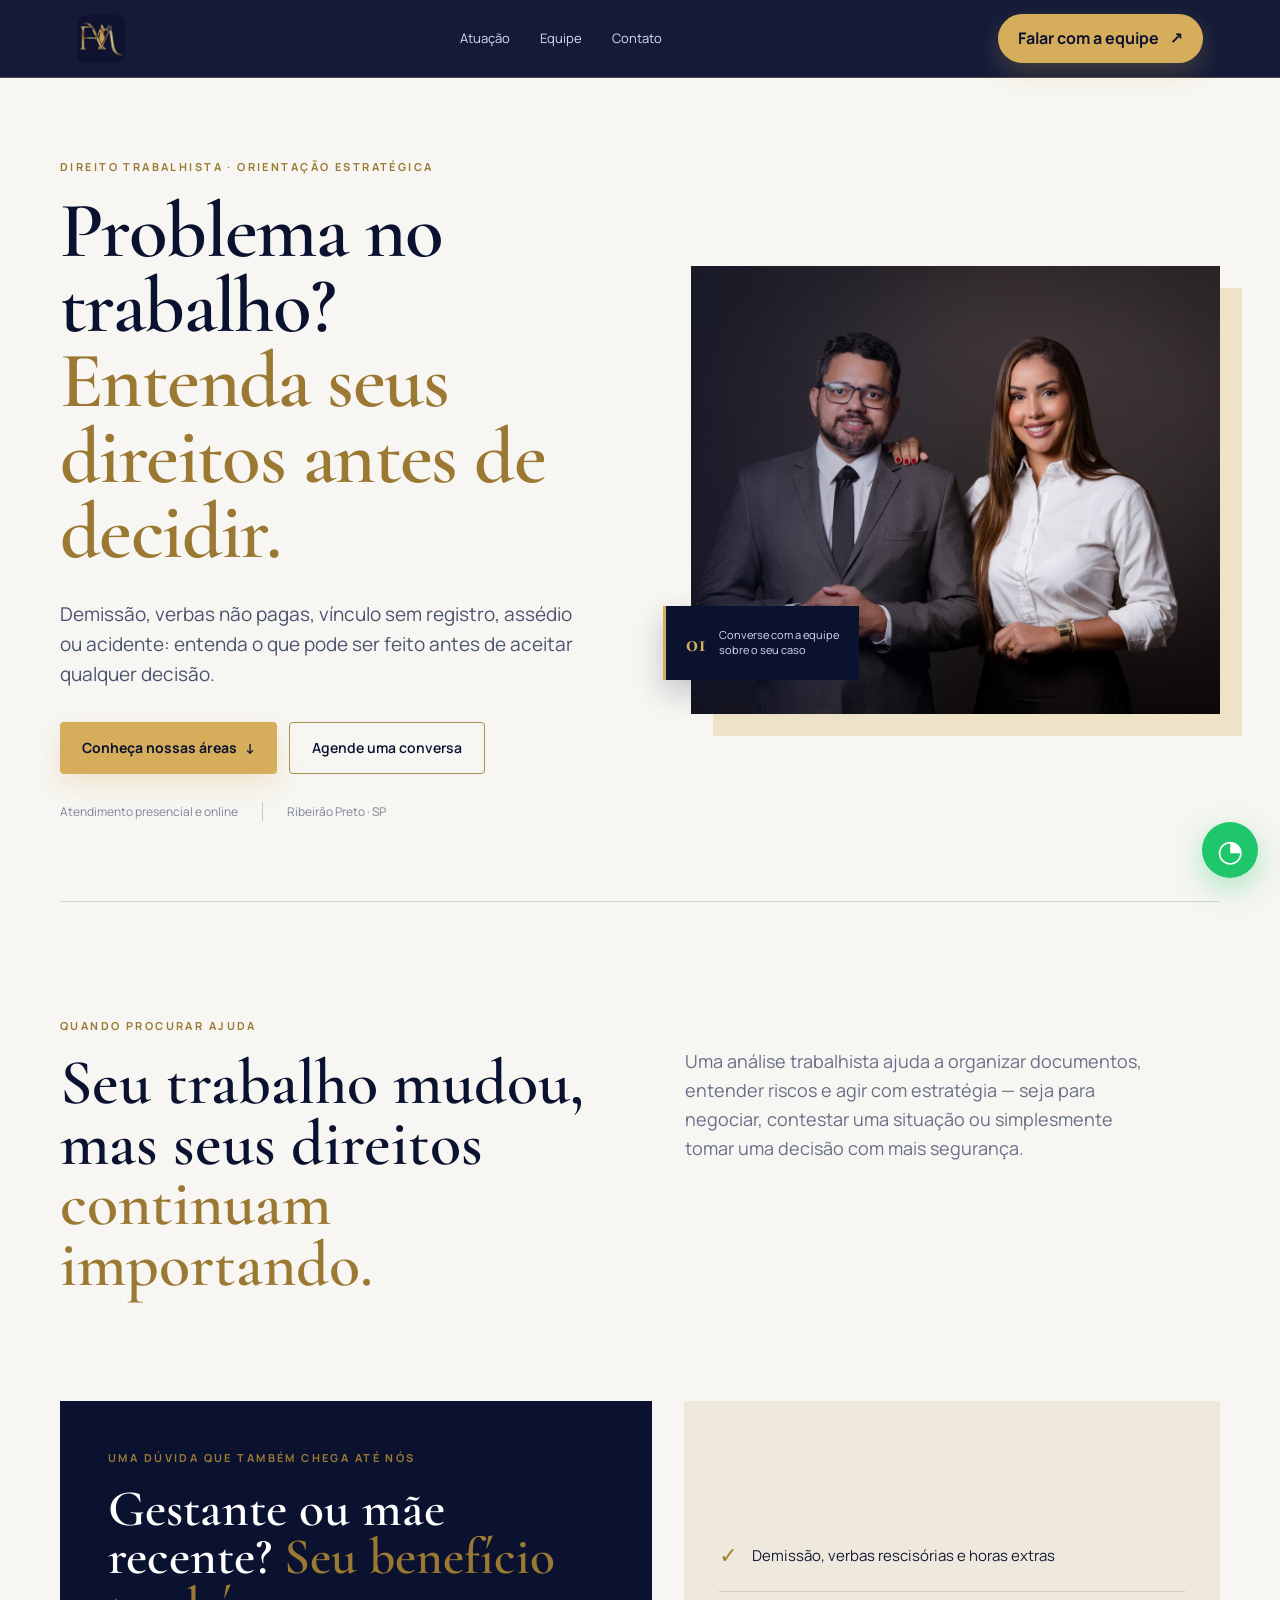
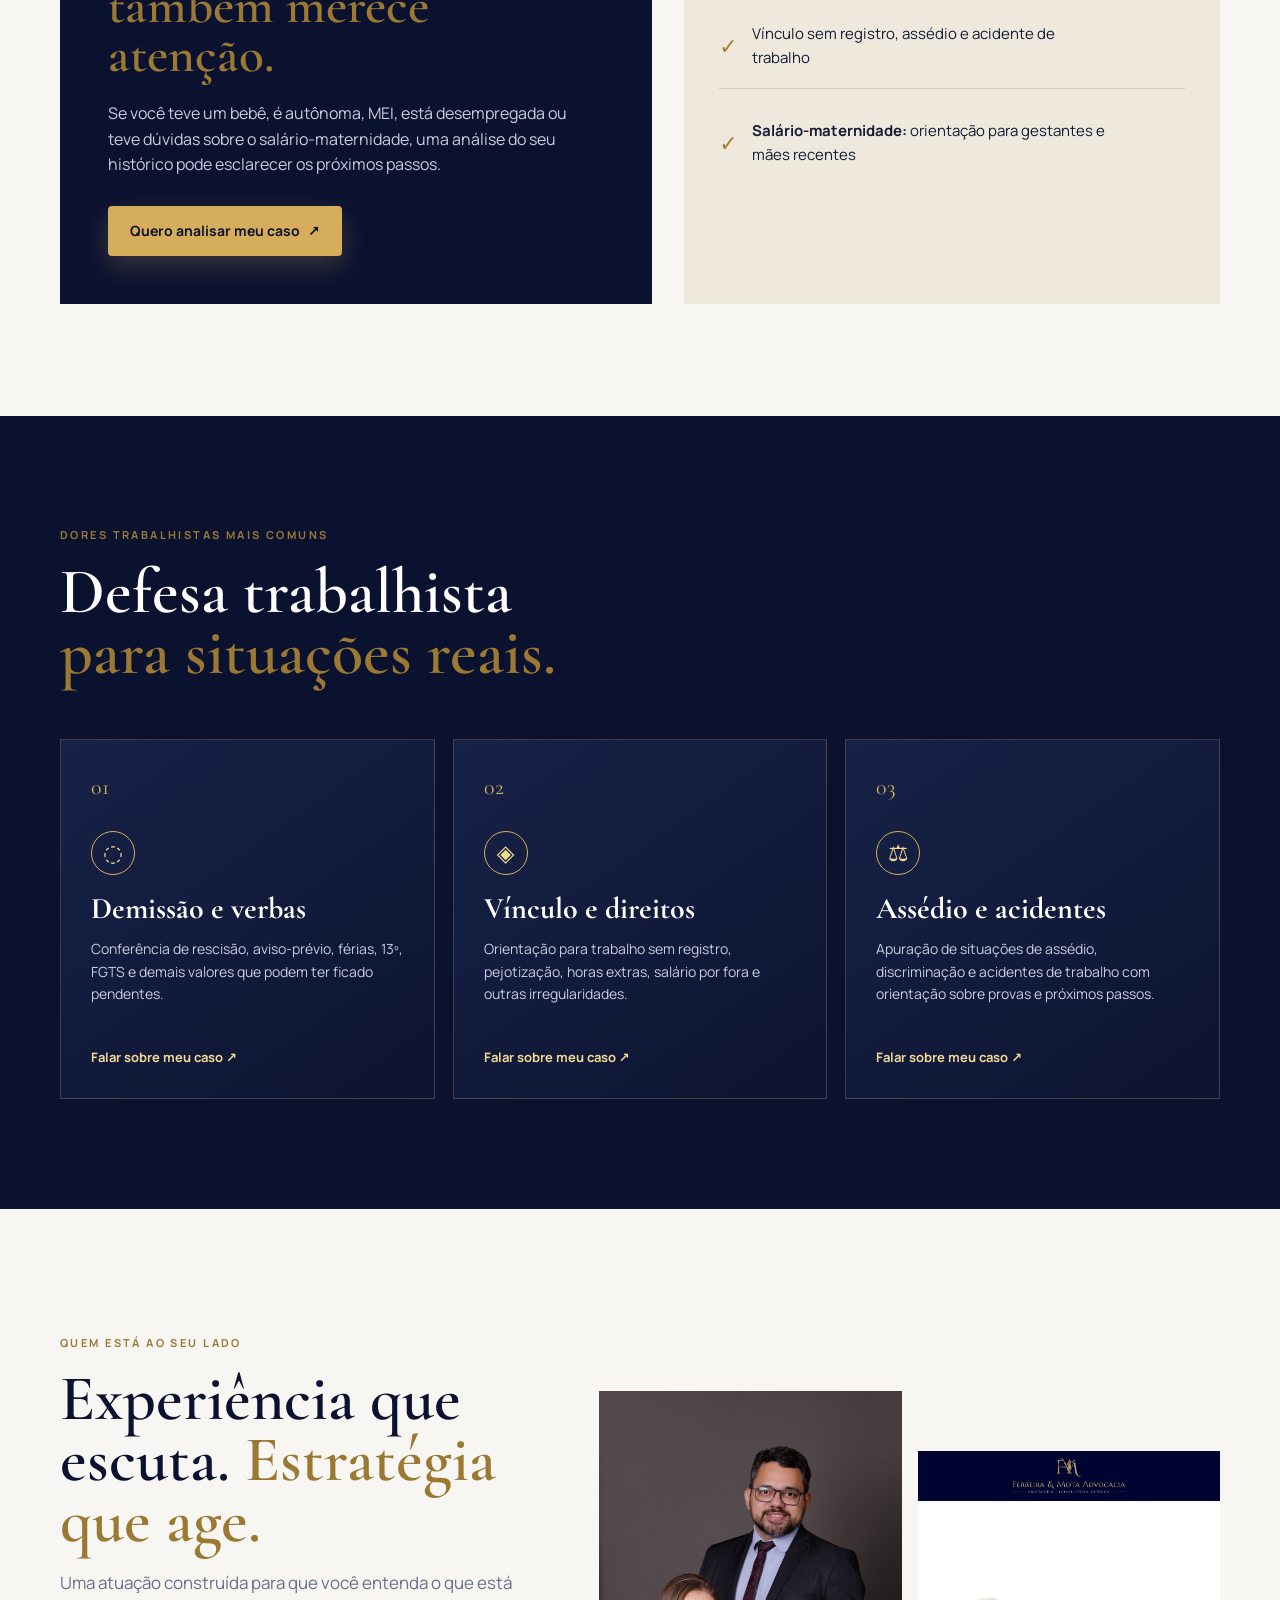
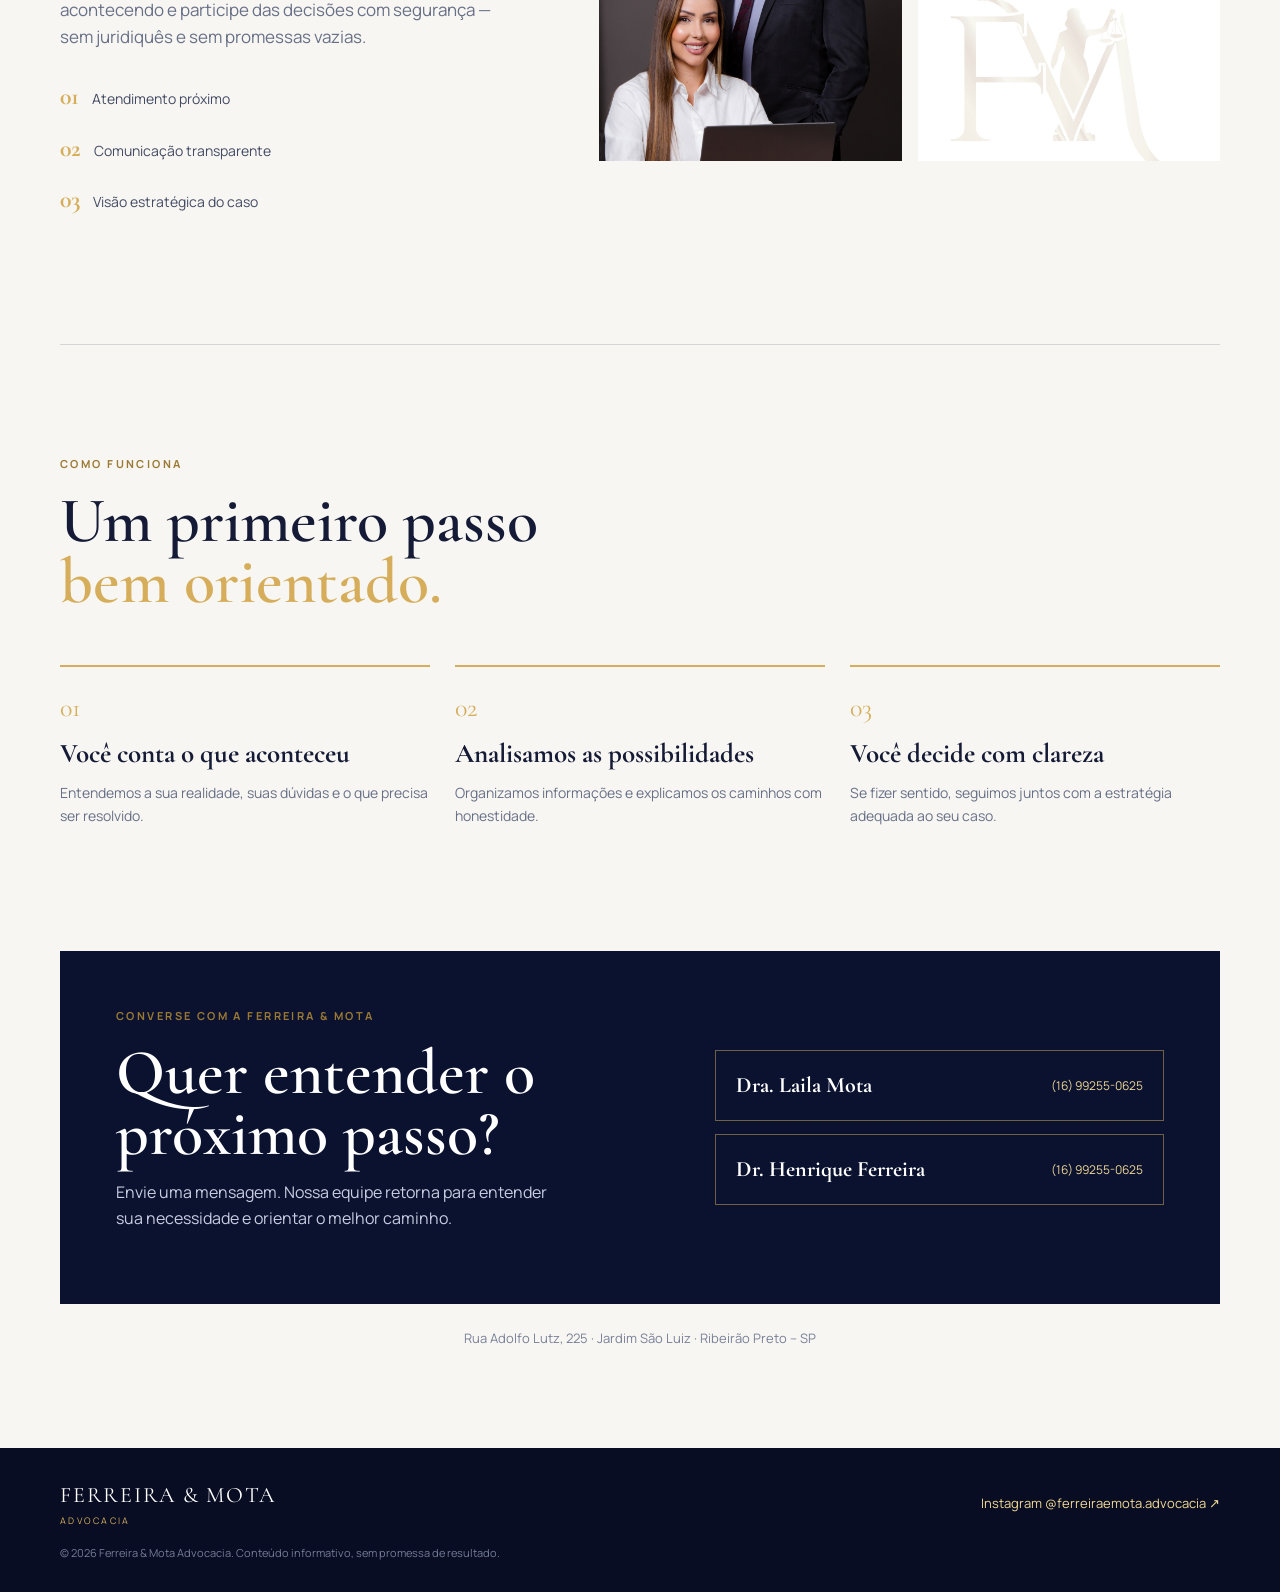
==== index.html @ 891f7a9a "Centralize WhatsApp and fix process heading contrast" ====
<!doctype html>
<html lang="pt-BR">
<head>
  <meta charset="utf-8" />
  <meta name="viewport" content="width=device-width, initial-scale=1" />
  <meta name="description" content="Ferreira & Mota Advocacia: assessoria e consultoria jurídica em Direito Previdenciário, Família e Criminal." />
  <title>Ferreira & Mota Advocacia | Assessoria Jurídica</title>
  <link rel="icon" href="data:image/svg+xml,%3Csvg xmlns='http://www.w3.org/2000/svg' viewBox='0 0 64 64'%3E%3Crect width='64' height='64' rx='12' fill='%230b1230'/%3E%3Cpath d='M15 45V19h20M15 32h19M31 18l17 28' fill='none' stroke='%23d6ae5b' stroke-width='4'/%3E%3C/svg%3E" />
  <link rel="preconnect" href="https://fonts.googleapis.com">
  <link rel="preconnect" href="https://fonts.gstatic.com" crossorigin>
  <link href="https://fonts.googleapis.com/css2?family=Cormorant+Garamond:wght@500;600;700&family=Manrope:wght@400;500;600;700&display=swap" rel="stylesheet">
  <link rel="stylesheet" href="./styles.css" />
  <link rel="stylesheet" href="./overrides.css" />
  <link rel="stylesheet" href="./final-overrides.css" />
</head>
<body>
  <header class="site-header">
    <a class="brand" href="#inicio" aria-label="Ferreira e Mota Advocacia, início">
      <span class="official-logo"><img src="./assets/fm-mark.png" alt="Ferreira &amp; Mota Advocacia" /></span>
    </a>
    <nav class="nav" aria-label="Navegação principal">
      <a href="#atuacao">Atuação</a><a href="#equipe">Equipe</a><a href="#contato">Contato</a>
    </nav>
    <a class="header-cta" data-whatsapp="laila" href="https://wa.me/5516992550625?text=Olá%2C%20gostaria%20de%20falar%20com%20a%20Dra.%20Laila." target="_blank" rel="noreferrer">Falar com a equipe <span>↗</span></a>
  </header>

  <main id="inicio">
    <section class="hero section-shell">
      <div class="hero-copy">
        <p class="eyebrow">DIREITO TRABALHISTA · ORIENTAÇÃO ESTRATÉGICA</p>
        <h1>Problema no trabalho?<br><em>Entenda seus direitos antes de decidir.</em></h1>
        <p class="hero-lead">Demissão, verbas não pagas, vínculo sem registro, assédio ou acidente: entenda o que pode ser feito antes de aceitar qualquer decisão.</p>
        <div class="hero-actions">
          <a class="button button-gold" href="#atuacao">Conheça nossas áreas <span>↓</span></a>
          <a class="button button-outline" href="#contato">Agende uma conversa</a>
        </div>
        <div class="trust-row"><span>Atendimento presencial e online</span><span>Ribeirão Preto · SP</span></div>
      </div>
      <div class="hero-visual">
        <div class="hero-image-wrap"><img src="./assets/equipe.jpg" alt="Dra. Laila e Dr. Henrique, sócios da Ferreira e Mota Advocacia" /></div>
        <div class="hero-badge"><strong>01</strong><span>Converse com a equipe<br>sobre o seu caso</span></div>
      </div>
    </section>

    <section class="intro section-shell">
      <div><p class="eyebrow">QUANDO PROCURAR AJUDA</p><h2>Seu trabalho mudou, mas seus direitos <em>continuam importando.</em></h2></div>
      <p>Uma análise trabalhista ajuda a organizar documentos, entender riscos e agir com estratégia — seja para negociar, contestar uma situação ou simplesmente tomar uma decisão com mais segurança.</p>
    </section>

    <section class="campaign section-shell">
      <div class="campaign-copy"><p class="eyebrow">UMA DÚVIDA QUE TAMBÉM CHEGA ATÉ NÓS</p><h2>Gestante ou mãe recente? <em>Seu benefício também merece atenção.</em></h2><p>Se você teve um bebê, é autônoma, MEI, está desempregada ou teve dúvidas sobre o salário-maternidade, uma análise do seu histórico pode esclarecer os próximos passos.</p><a class="button button-gold" href="https://wa.me/5516992550625?text=Olá%2C%20quero%20entender%20meus%20direitos%20trabalhistas." target="_blank" rel="noreferrer">Quero analisar meu caso <span>↗</span></a></div>
      <div class="campaign-list"><div><b>✓</b><span>Demissão, verbas rescisórias e horas extras</span></div><div><b>✓</b><span>Vínculo sem registro, assédio e acidente de trabalho</span></div><div><b>✓</b><span><strong>Salário-maternidade:</strong> orientação para gestantes e mães recentes</span></div></div>
    </section>

    <section id="atuacao" class="areas section-shell">
      <div class="section-heading"><p class="eyebrow">DORES TRABALHISTAS MAIS COMUNS</p><h2>Defesa trabalhista<br><em>para situações reais.</em></h2></div>
      <div class="area-grid">
        <article class="area-card"><span class="area-index">01</span><div class="area-icon">◌</div><h3>Demissão e verbas</h3><p>Conferência de rescisão, aviso-prévio, férias, 13º, FGTS e demais valores que podem ter ficado pendentes.</p><a data-whatsapp="henrique" href="https://wa.me/5516982063964?text=Olá%2C%20quero%20orientação%20sobre%20demissão%20e%20verbas%20trabalhistas." target="_blank" rel="noreferrer">Falar sobre meu caso <span>↗</span></a></article>
        <article class="area-card"><span class="area-index">02</span><div class="area-icon">◈</div><h3>Vínculo e direitos</h3><p>Orientação para trabalho sem registro, pejotização, horas extras, salário por fora e outras irregularidades.</p><a data-whatsapp="henrique" href="https://wa.me/5516982063964?text=Olá%2C%20quero%20orientação%20sobre%20vínculo%20e%20direitos%20trabalhistas." target="_blank" rel="noreferrer">Falar sobre meu caso <span>↗</span></a></article>
        <article class="area-card"><span class="area-index">03</span><div class="area-icon">⚖</div><h3>Assédio e acidentes</h3><p>Apuração de situações de assédio, discriminação e acidentes de trabalho com orientação sobre provas e próximos passos.</p><a data-whatsapp="henrique" href="https://wa.me/5516982063964?text=Olá%2C%20quero%20orientação%20sobre%20assédio%20ou%20acidente%20de%20trabalho." target="_blank" rel="noreferrer">Falar sobre meu caso <span>↗</span></a></article>
      </div>
    </section>

    <section id="equipe" class="team section-shell">
      <div class="team-copy"><p class="eyebrow">QUEM ESTÁ AO SEU LADO</p><h2>Experiência que escuta. <em>Estratégia que age.</em></h2><p>Uma atuação construída para que você entenda o que está acontecendo e participe das decisões com segurança — sem juridiquês e sem promessas vazias.</p><div class="team-points"><span><b>01</b> Atendimento próximo</span><span><b>02</b> Comunicação transparente</span><span><b>03</b> Visão estratégica do caso</span></div></div>
      <div class="team-photos"><img src="./assets/laila.jpg" alt="Dra. Laila Mota" /><img src="./assets/henrique.jpg" alt="Dr. Henrique Ferreira" /></div>
    </section>

    <section class="process section-shell"><div class="section-heading"><p class="eyebrow">COMO FUNCIONA</p><h2>Um primeiro passo<br><em>bem orientado.</em></h2></div><div class="process-grid"><div><span>01</span><h3>Você conta o que aconteceu</h3><p>Entendemos a sua realidade, suas dúvidas e o que precisa ser resolvido.</p></div><div><span>02</span><h3>Analisamos as possibilidades</h3><p>Organizamos informações e explicamos os caminhos com honestidade.</p></div><div><span>03</span><h3>Você decide com clareza</h3><p>Se fizer sentido, seguimos juntos com a estratégia adequada ao seu caso.</p></div></div></section>

    <section id="contato" class="contact section-shell"><div class="contact-card"><div><p class="eyebrow">CONVERSE COM A FERREIRA &amp; MOTA</p><h2>Quer entender o próximo passo?</h2><p>Envie uma mensagem. Nossa equipe retorna para entender sua necessidade e orientar o melhor caminho.</p></div><div class="contact-actions"><a class="contact-person" data-whatsapp="laila" href="https://wa.me/5516992550625?text=Olá%2C%20gostaria%20de%20agendar%20uma%20conversa%20com%20a%20Dra.%20Laila." target="_blank" rel="noreferrer"><strong>Dra. Laila Mota</strong><span>(16) 99255-0625</span></a><a class="contact-person" data-whatsapp="henrique" href="https://wa.me/5516982063964?text=Olá%2C%20gostaria%20de%20agendar%20uma%20conversa%20com%20o%20Dr.%20Henrique." target="_blank" rel="noreferrer"><strong>Dr. Henrique Ferreira</strong><span>(16) 98206-3964</span></a></div></div><p class="address">Rua Adolfo Lutz, 225 · Jardim São Luiz · Ribeirão Preto – SP</p></section>
  </main>
  <footer><div class="brand-footer">FERREIRA &amp; MOTA <span>ADVOCACIA</span></div><a href="https://www.instagram.com/ferreiraemota.advocacia/" target="_blank" rel="noreferrer">Instagram @ferreiraemota.advocacia ↗</a><small>© 2026 Ferreira &amp; Mota Advocacia. Conteúdo informativo, sem promessa de resultado.</small></footer>
  <a class="floating-whatsapp" href="https://wa.me/5516992550625?text=Olá%2C%20vim%20pela%20página%20da%20Ferreira%20%26%20Mota." target="_blank" rel="noreferrer" aria-label="Falar pelo WhatsApp">◔</a>
</body>
<script>
  document.querySelectorAll('a[href*="wa.me"]').forEach(function (link) {
    link.href = link.href.replace('5516982063964', '5516992550625');
  });
  document.querySelectorAll('.contact-person span').forEach(function (label) {
    label.textContent = '(16) 99255-0625';
  });
</script>
</html>
---- styles.css ----
:root{--navy:#0b1230;--navy2:#111a3e;--gold:#d6ae5b;--gold2:#f1d894;--ink:#151b36;--muted:#687087;--paper:#f7f6f2;--line:rgba(11,18,48,.14)}*{box-sizing:border-box}html{scroll-behavior:smooth}body{margin:0;background:var(--paper);color:var(--ink);font-family:Manrope,system-ui,sans-serif;line-height:1.6}a{color:inherit;text-decoration:none}.site-header{position:sticky;top:0;z-index:10;height:78px;background:rgba(11,18,48,.96);display:flex;align-items:center;justify-content:space-between;padding:0 clamp(20px,6vw,88px);color:#fff;border-bottom:1px solid rgba(214,174,91,.3);backdrop-filter:blur(14px)}.brand{display:flex;align-items:center;gap:12px}.brand-mark{font-family:'Cormorant Garamond',serif;color:var(--gold);font-size:31px;font-weight:700;border:1px solid var(--gold);width:41px;height:41px;display:grid;place-items:center;letter-spacing:-5px;padding-right:5px}.brand-name{font-family:'Cormorant Garamond',serif;font-size:20px;letter-spacing:.05em;line-height:1}.brand-name small{display:block;font-family:Manrope;font-size:9px;letter-spacing:.25em;color:var(--gold2);margin-top:4px}.nav{display:flex;gap:30px;font-size:13px;color:#d9dced}.nav a:hover{color:var(--gold2)}.header-cta,.button-gold{background:var(--gold);color:var(--navy);font-weight:700;padding:12px 20px;border-radius:99px;box-shadow:0 10px 26px rgba(214,174,91,.23)}.header-cta span,.button span{margin-left:8px}.section-shell{width:min(1160px,calc(100% - 40px));margin:0 auto}.hero{min-height:calc(100vh - 78px);display:grid;grid-template-columns:1.03fr .97fr;gap:70px;align-items:center;padding:80px 0}.eyebrow{font-size:11px;letter-spacing:.22em;font-weight:700;color:#9b7933;margin:0 0 18px}.hero h1,h2{font-family:'Cormorant Garamond',serif;font-weight:600;line-height:.95;margin:0;color:var(--navy)}.hero h1{font-size:clamp(48px,6.2vw,84px);letter-spacing:-.02em}.hero h1 em,h2 em{font-style:normal;color:#9b7933}.hero-lead{font-size:19px;color:#4b546e;max-width:530px;margin:28px 0 32px}.hero-actions{display:flex;gap:12px;flex-wrap:wrap}.button{display:inline-flex;align-items:center;justify-content:center;padding:14px 22px;border-radius:4px;font-size:14px;transition:transform .2s}.button:hover,.header-cta:hover{transform:translateY(-2px)}.button-outline{border:1px solid #a99054;color:var(--navy);font-weight:600}.trust-row{display:flex;gap:24px;margin-top:28px;color:#7c8498;font-size:12px}.trust-row span+span{border-left:1px solid #c7c9d0;padding-left:24px}.hero-visual{position:relative}.hero-image-wrap{position:relative;aspect-ratio:1.18/1;overflow:hidden;background:var(--navy);box-shadow:22px 22px 0 rgba(214,174,91,.28)}.hero-image-wrap:after{content:'';position:absolute;inset:0;background:linear-gradient(90deg,rgba(11,18,48,.45),transparent 55%);pointer-events:none}.hero-image-wrap img{width:100%;height:100%;object-fit:cover;object-position:center 35%;display:block}.hero-badge{position:absolute;left:-28px;bottom:34px;background:var(--navy);color:#fff;padding:17px 20px;border-left:3px solid var(--gold);display:flex;gap:13px;align-items:center;box-shadow:0 12px 30px rgba(11,18,48,.22)}.hero-badge strong{font-family:'Cormorant Garamond';font-size:25px;color:var(--gold)}.hero-badge span{font-size:11px;line-height:1.3;color:#d9dced}.intro{display:grid;grid-template-columns:1fr 1fr;gap:90px;padding:115px 0 105px;border-top:1px solid var(--line)}h2{font-size:clamp(40px,5vw,66px)}.intro>p{font-size:18px;color:var(--muted);max-width:480px;margin-top:30px}.areas{background:var(--navy);color:#fff;width:100%;max-width:none;padding:110px max(20px,calc((100% - 1160px)/2));}.section-heading h2{color:#fff}.area-grid{display:grid;grid-template-columns:repeat(3,1fr);gap:18px;margin-top:55px}.area-card{background:linear-gradient(145deg,#172247,#0d1431);border:1px solid rgba(214,174,91,.25);padding:30px;min-height:360px;position:relative;display:flex;flex-direction:column}.area-index{color:var(--gold);font-family:'Cormorant Garamond';font-size:22px}.area-icon{width:44px;height:44px;border:1px solid var(--gold);border-radius:50%;display:grid;place-items:center;color:var(--gold2);font-size:23px;margin:26px 0 18px}.area-card h3{font-family:'Cormorant Garamond';font-size:30px;line-height:1.05;margin:0 0 14px}.area-card p{color:#c9cde0;font-size:14px;margin:0 0 24px}.area-card a{margin-top:auto;color:var(--gold2);font-size:13px;font-weight:700}.team{display:grid;grid-template-columns:.85fr 1.15fr;gap:80px;align-items:center;padding:125px 0}.team-copy>p:not(.eyebrow){color:var(--muted);font-size:17px}.team-points{display:grid;gap:13px;margin-top:28px}.team-points span{font-size:14px;color:#434b64}.team-points b{color:var(--gold);font-family:'Cormorant Garamond';font-size:24px;margin-right:10px}.team-photos{display:grid;grid-template-columns:1fr 1fr;gap:16px;align-items:end}.team-photos img{width:100%;height:370px;object-fit:cover;object-position:center top}.team-photos img+img{height:310px}.process{border-top:1px solid var(--line);padding:110px 0}.process-grid{display:grid;grid-template-columns:repeat(3,1fr);gap:25px;margin-top:52px}.process-grid>div{border-top:2px solid var(--gold);padding-top:20px}.process-grid span{color:var(--gold);font-family:'Cormorant Garamond';font-size:26px}.process-grid h3{font-family:'Cormorant Garamond';font-size:27px;line-height:1.05;margin:12px 0}.process-grid p{color:var(--muted);font-size:14px}.contact{padding-bottom:100px}.contact-card{background:var(--navy);color:#fff;padding:56px;display:grid;grid-template-columns:1.1fr .9fr;gap:50px;align-items:center}.contact-card h2{color:#fff}.contact-card p:not(.eyebrow){color:#c9cde0;max-width:460px}.contact-actions{display:grid;gap:13px}.contact-person{border:1px solid rgba(214,174,91,.5);padding:17px 20px;display:flex;justify-content:space-between;align-items:center;gap:10px}.contact-person strong{font-family:'Cormorant Garamond';font-size:22px}.contact-person span{color:var(--gold2);font-size:12px}.address{text-align:center;color:#798197;font-size:13px;margin:24px 0 0}footer{background:#080d23;color:#fff;padding:30px max(20px,calc((100% - 1160px)/2));display:grid;grid-template-columns:1fr auto;gap:16px;align-items:center}footer a{color:var(--gold2);font-size:13px}footer small{grid-column:1/-1;color:#747c97;font-size:11px}.brand-footer{font-family:'Cormorant Garamond';font-size:22px;letter-spacing:.08em}.brand-footer span{display:block;color:var(--gold);font-family:Manrope;font-size:9px;letter-spacing:.25em}.floating-whatsapp{position:fixed;right:22px;bottom:22px;width:56px;height:56px;border-radius:50%;display:grid;place-items:center;background:#20c66b;color:#fff;font-size:30px;box-shadow:0 10px 30px rgba(32,198,107,.35);z-index:12}.floating-whatsapp:hover{transform:scale(1.05)}
@media(max-width:800px){.site-header{height:68px;padding:0 18px}.brand-name{font-size:16px}.brand-mark{width:34px;height:34px;font-size:25px}.nav{display:none}.header-cta{padding:10px 13px;font-size:11px}.hero{grid-template-columns:1fr;gap:44px;padding:65px 0 82px}.hero h1{font-size:54px}.hero-lead{font-size:17px}.hero-visual{width:calc(100% - 12px);margin-left:0}.hero-badge{left:12px;bottom:18px}.intro,.team,.contact-card{grid-template-columns:1fr;gap:26px}.intro{padding:80px 0}.intro>p{margin-top:0}.areas{padding-top:80px;padding-bottom:80px}.area-grid,.process-grid{grid-template-columns:1fr;gap:14px}.area-card{min-height:0}.team{padding:88px 0}.team-photos img{height:300px}.team-photos img+img{height:260px}.process{padding:80px 0}.contact-card{padding:34px 24px}.contact-person{flex-direction:column;align-items:flex-start}.contact-person strong{font-size:24px}footer{grid-template-columns:1fr;padding:28px 20px}footer a{grid-row:2}.floating-whatsapp{right:16px;bottom:16px}.trust-row{flex-direction:column;gap:8px}.trust-row span+span{border:0;padding:0}}
---- overrides.css ----
.official-logo{width:48px;height:48px;border-radius:8px;overflow:hidden;background:#0b1230;display:block;flex:0 0 auto}.official-logo img{width:100%;height:100%;object-fit:cover;object-position:center;display:block}
.campaign{display:grid;grid-template-columns:1.05fr .95fr;gap:32px;align-items:stretch;padding:0 0 112px}.campaign-copy{background:var(--navy);color:#fff;padding:48px}.campaign-copy h2{color:#fff;font-size:clamp(38px,4vw,58px)}.campaign-copy>p:not(.eyebrow){color:#c9cde0;max-width:470px;font-size:16px;margin:22px 0 28px}.campaign-list{display:grid;gap:12px;background:#eee9dc;padding:35px;align-content:center}.campaign-list div{display:flex;align-items:center;gap:14px;padding:18px 0;border-bottom:1px solid rgba(11,18,48,.14);color:var(--ink);font-size:15px}.campaign-list div:last-child{border-bottom:0}.campaign-list b{color:#a57e2e;font-size:22px}.campaign-list span{max-width:360px}
@media(max-width:800px){.official-logo{width:42px;height:42px}.campaign{grid-template-columns:1fr;padding-bottom:80px}.campaign-copy{padding:32px 24px}.campaign-list{padding:24px}.campaign-list div{font-size:14px}}
---- final-overrides.css ----
.process .section-heading h2{color:var(--ink)!important}
.process .section-heading h2 em{color:var(--gold)!important}
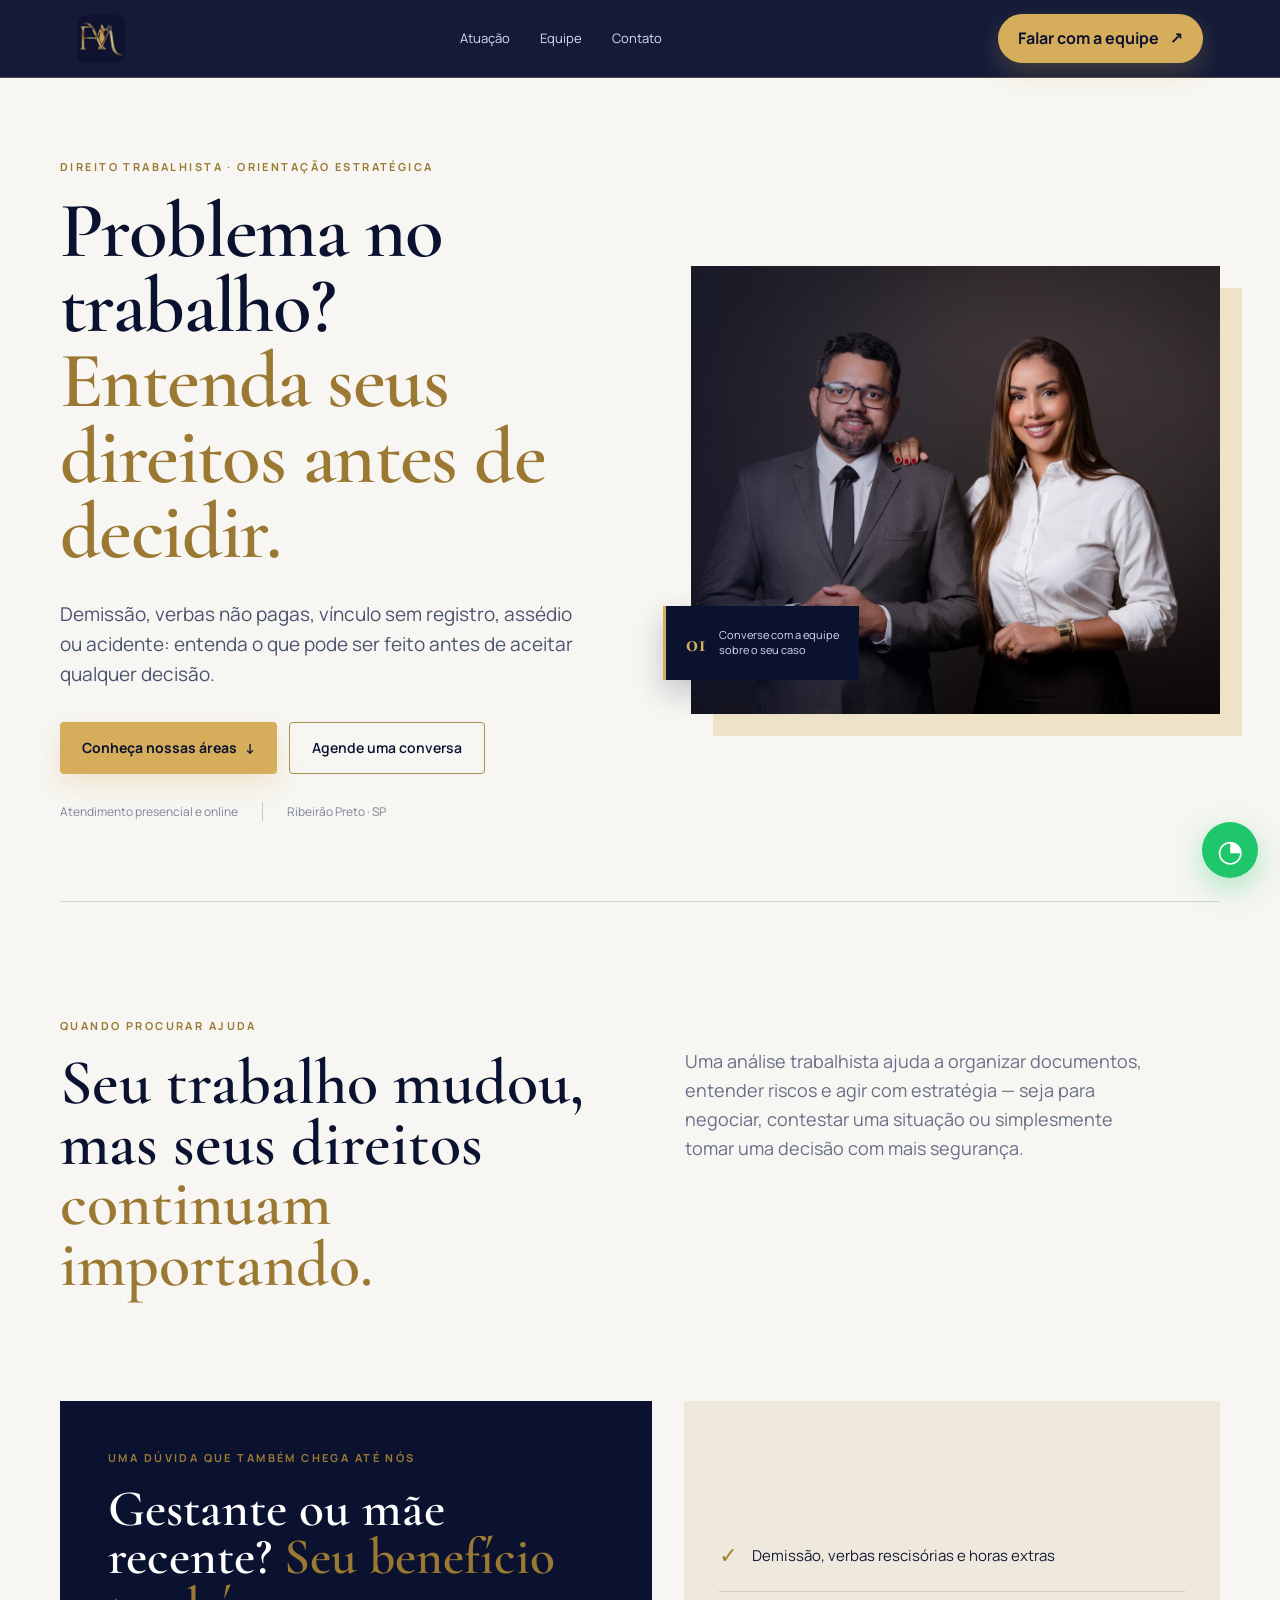
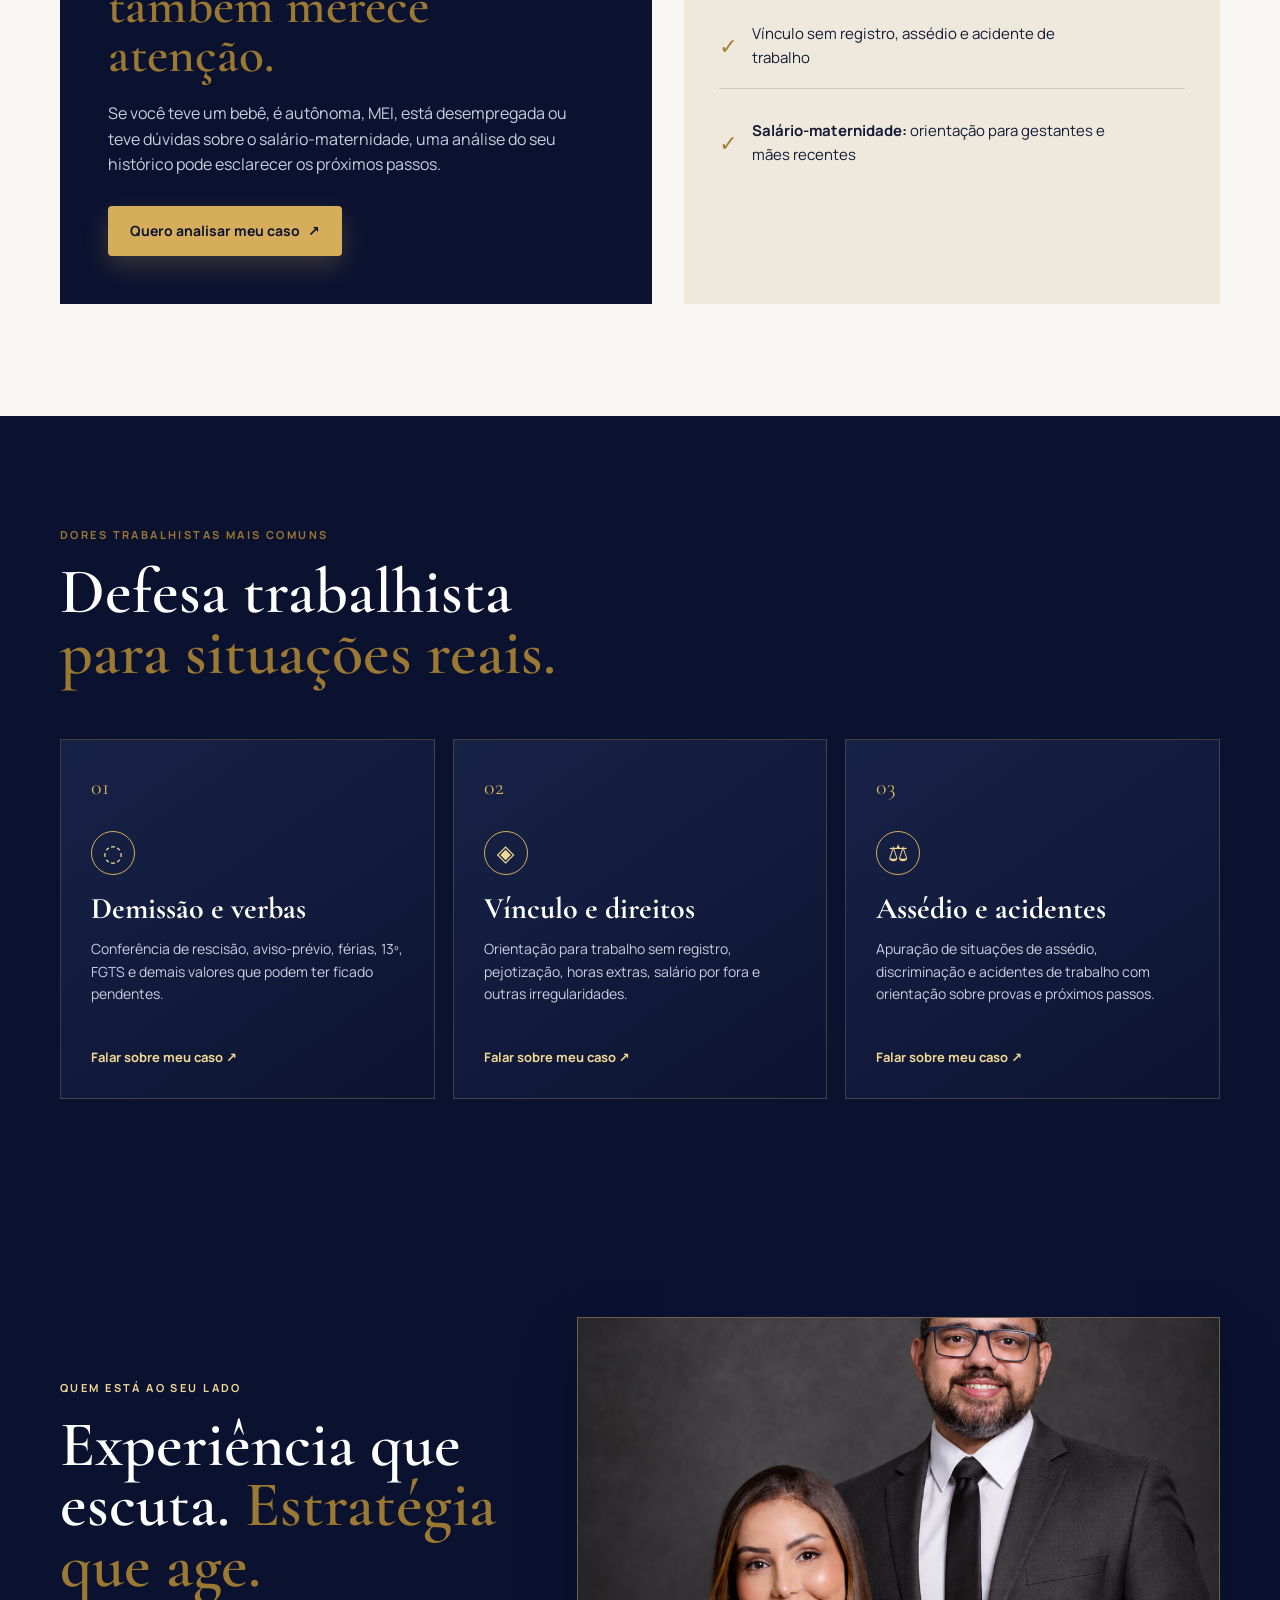
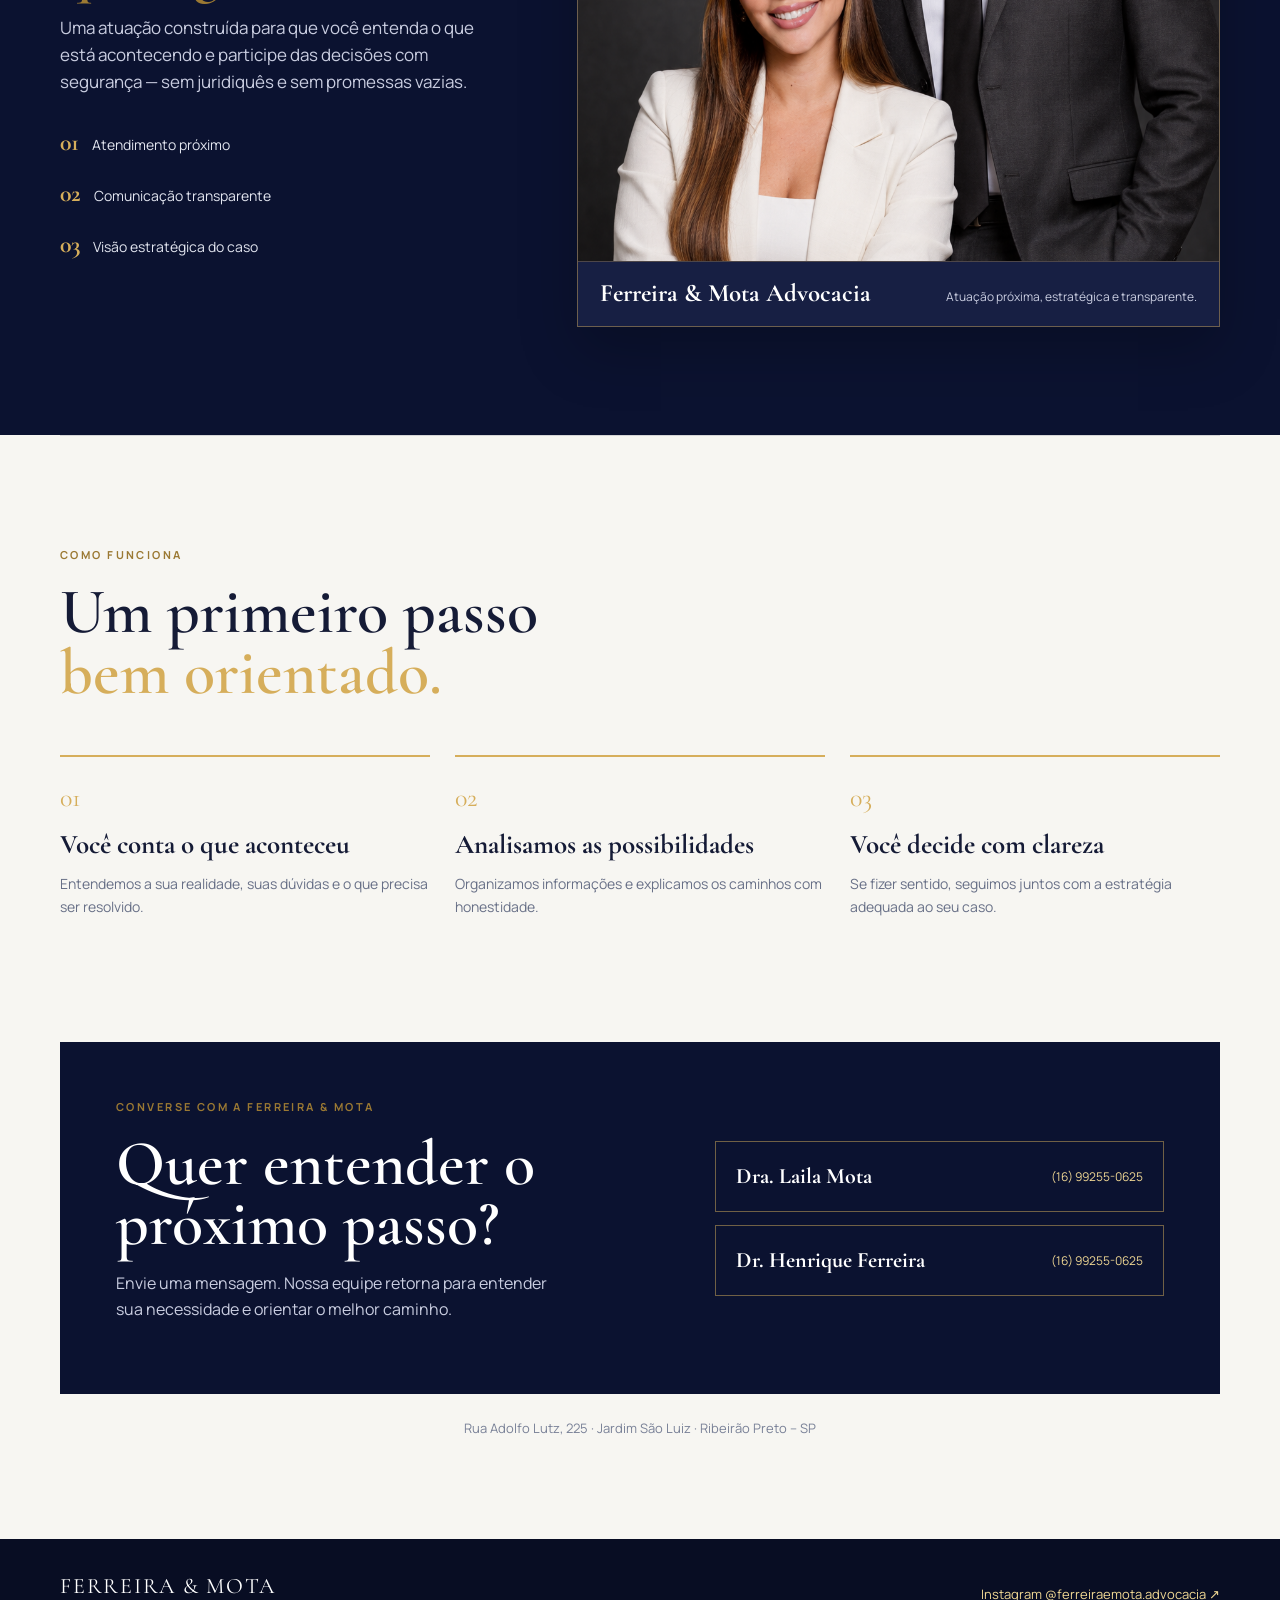
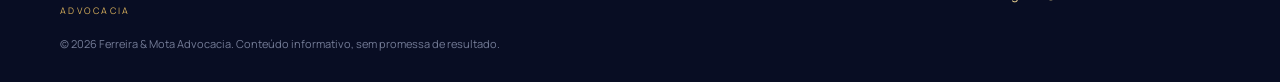
==== commit a547cc20: "Redesign team section with editorial portrait" ====
--- a/index.html
+++ b/index.html
@@ -12,6 +12,7 @@
   <link rel="stylesheet" href="./styles.css" />
   <link rel="stylesheet" href="./overrides.css" />
   <link rel="stylesheet" href="./final-overrides.css" />
+  <link rel="stylesheet" href="./team-overrides.css" />
 </head>
 <body>
   <header class="site-header">
@@ -63,7 +64,7 @@
 
     <section id="equipe" class="team section-shell">
       <div class="team-copy"><p class="eyebrow">QUEM ESTÁ AO SEU LADO</p><h2>Experiência que escuta. <em>Estratégia que age.</em></h2><p>Uma atuação construída para que você entenda o que está acontecendo e participe das decisões com segurança — sem juridiquês e sem promessas vazias.</p><div class="team-points"><span><b>01</b> Atendimento próximo</span><span><b>02</b> Comunicação transparente</span><span><b>03</b> Visão estratégica do caso</span></div></div>
-      <div class="team-photos"><img src="./assets/laila.jpg" alt="Dra. Laila Mota" /><img src="./assets/henrique.jpg" alt="Dr. Henrique Ferreira" /></div>
+      <div class="team-photos"><figure class="team-editorial"><img src="./assets/team-editorial.png" alt="Dra. Laila Mota e Dr. Henrique Ferreira, sócios da Ferreira &amp; Mota Advocacia" /><figcaption><strong>Ferreira &amp; Mota Advocacia</strong><span>Atuação próxima, estratégica e transparente.</span></figcaption></figure></div>
     </section>
 
     <section class="process section-shell"><div class="section-heading"><p class="eyebrow">COMO FUNCIONA</p><h2>Um primeiro passo<br><em>bem orientado.</em></h2></div><div class="process-grid"><div><span>01</span><h3>Você conta o que aconteceu</h3><p>Entendemos a sua realidade, suas dúvidas e o que precisa ser resolvido.</p></div><div><span>02</span><h3>Analisamos as possibilidades</h3><p>Organizamos informações e explicamos os caminhos com honestidade.</p></div><div><span>03</span><h3>Você decide com clareza</h3><p>Se fizer sentido, seguimos juntos com a estratégia adequada ao seu caso.</p></div></div></section>
--- a/team-overrides.css
+++ b/team-overrides.css
@@ -0,0 +1,12 @@
+.team{background:var(--navy);color:#fff;max-width:none;width:100%;padding:108px max(20px,calc((100% - 1160px)/2));grid-template-columns:.82fr 1.18fr;gap:70px}
+.team .eyebrow{color:var(--gold2)}
+.team .team-copy h2{color:#fff}
+.team .team-copy>p:not(.eyebrow){color:#c9cde0}
+.team-points span{color:#e2e5ef}
+.team-photos{display:block;min-width:0}
+.team-editorial{margin:0;overflow:hidden;background:#171f43;border:1px solid rgba(214,174,91,.45);box-shadow:0 24px 55px rgba(0,0,0,.22)}
+.team-editorial img{display:block;width:100%;height:auto;aspect-ratio:1.18/1;object-fit:cover;object-position:center 28%}
+.team-editorial figcaption{display:flex;align-items:baseline;justify-content:space-between;gap:18px;padding:18px 22px 20px;border-top:1px solid rgba(214,174,91,.28)}
+.team-editorial strong{font-family:'Cormorant Garamond',serif;font-size:25px;line-height:1.05;color:#fff}
+.team-editorial span{color:#c9cde0;font-size:12px;text-align:right}
+@media(max-width:800px){.team{padding:78px 20px;grid-template-columns:1fr;gap:38px}.team-editorial img{aspect-ratio:1/1.12;object-position:center 20%}.team-editorial figcaption{display:block}.team-editorial span{display:block;text-align:left;margin-top:7px}}
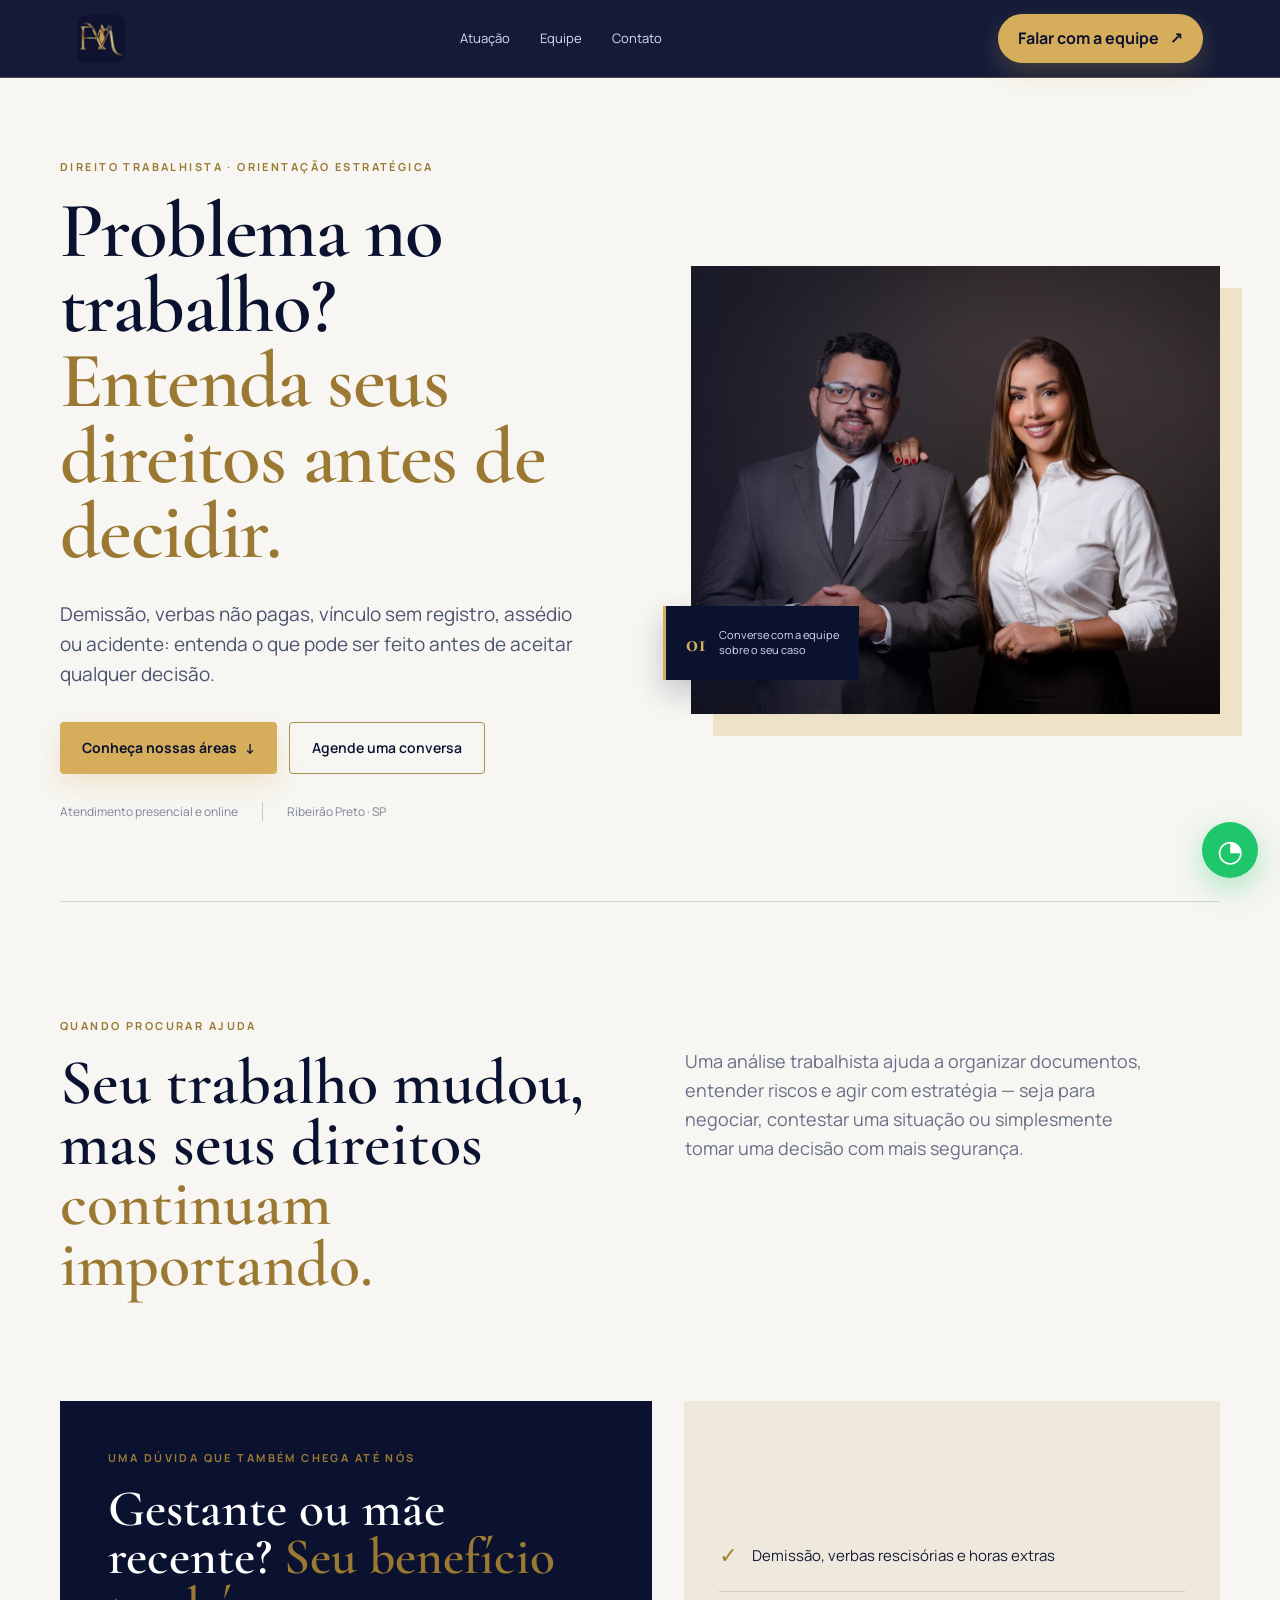
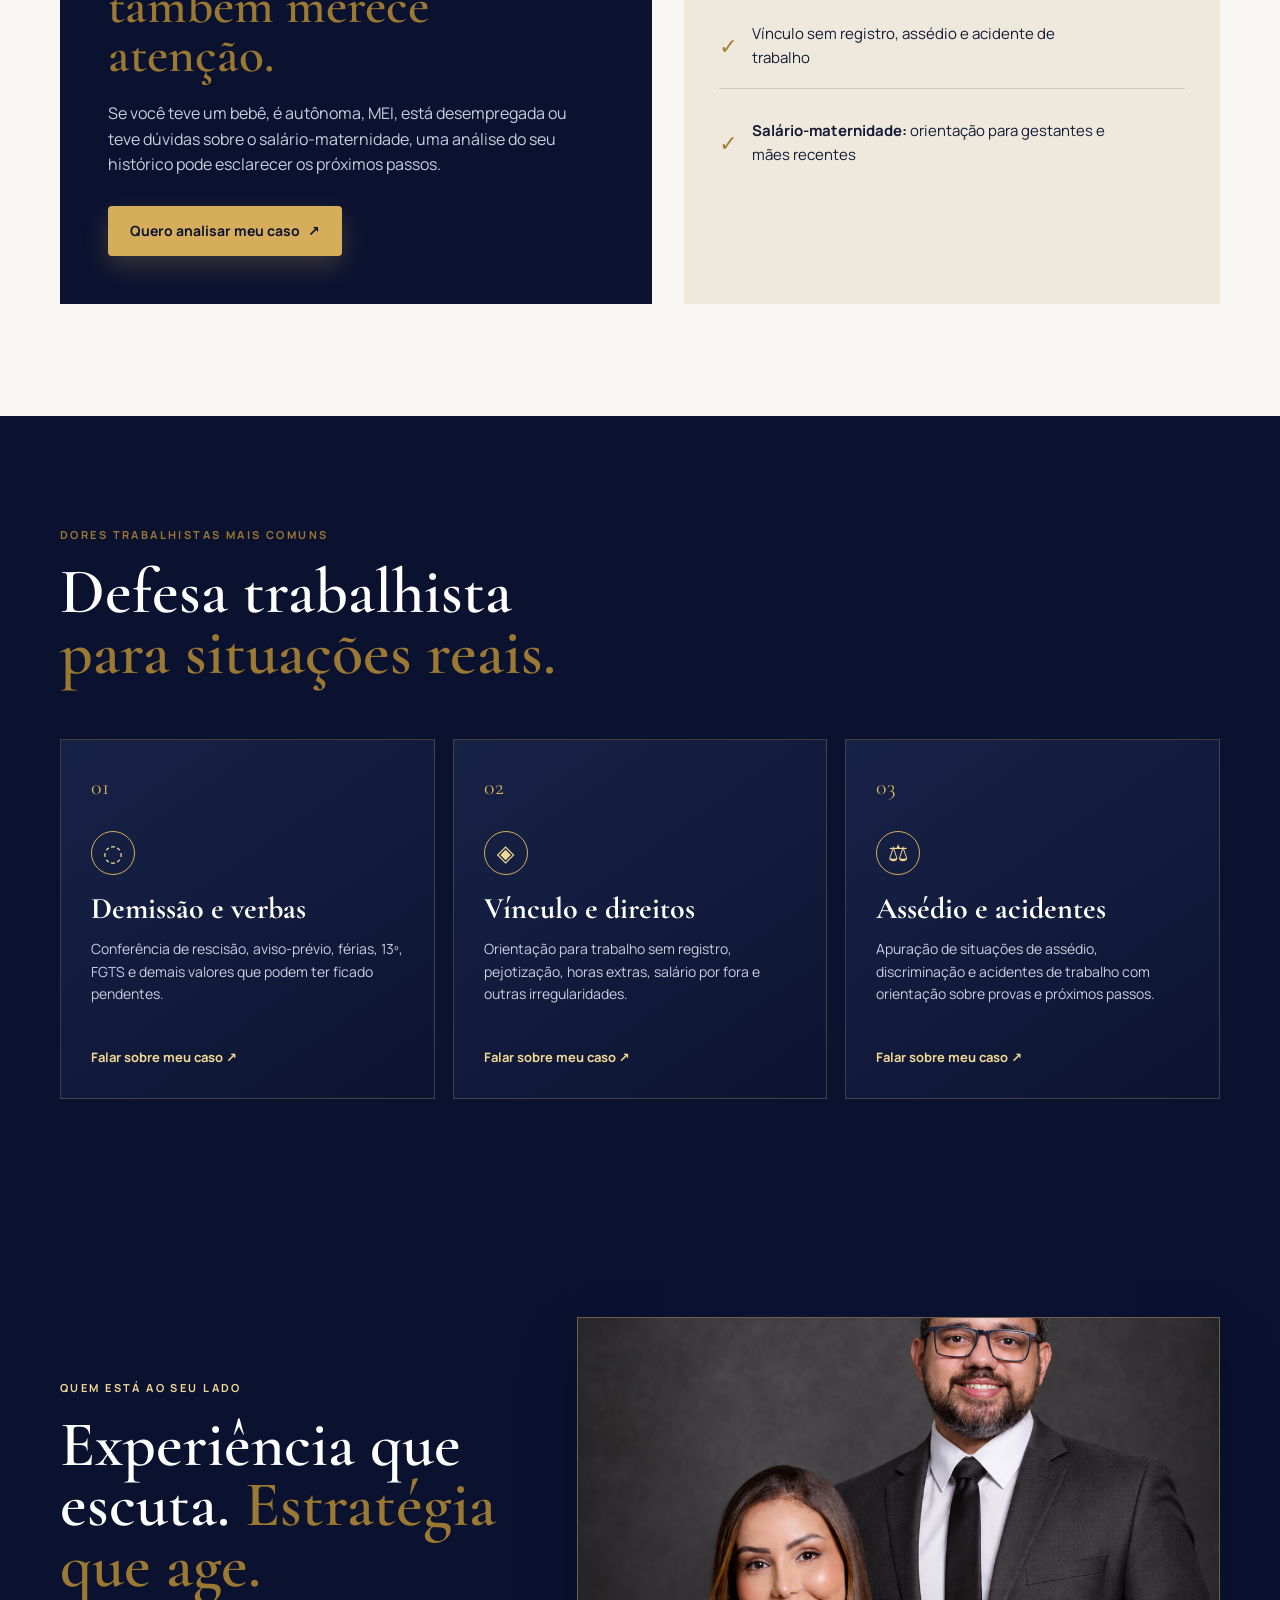
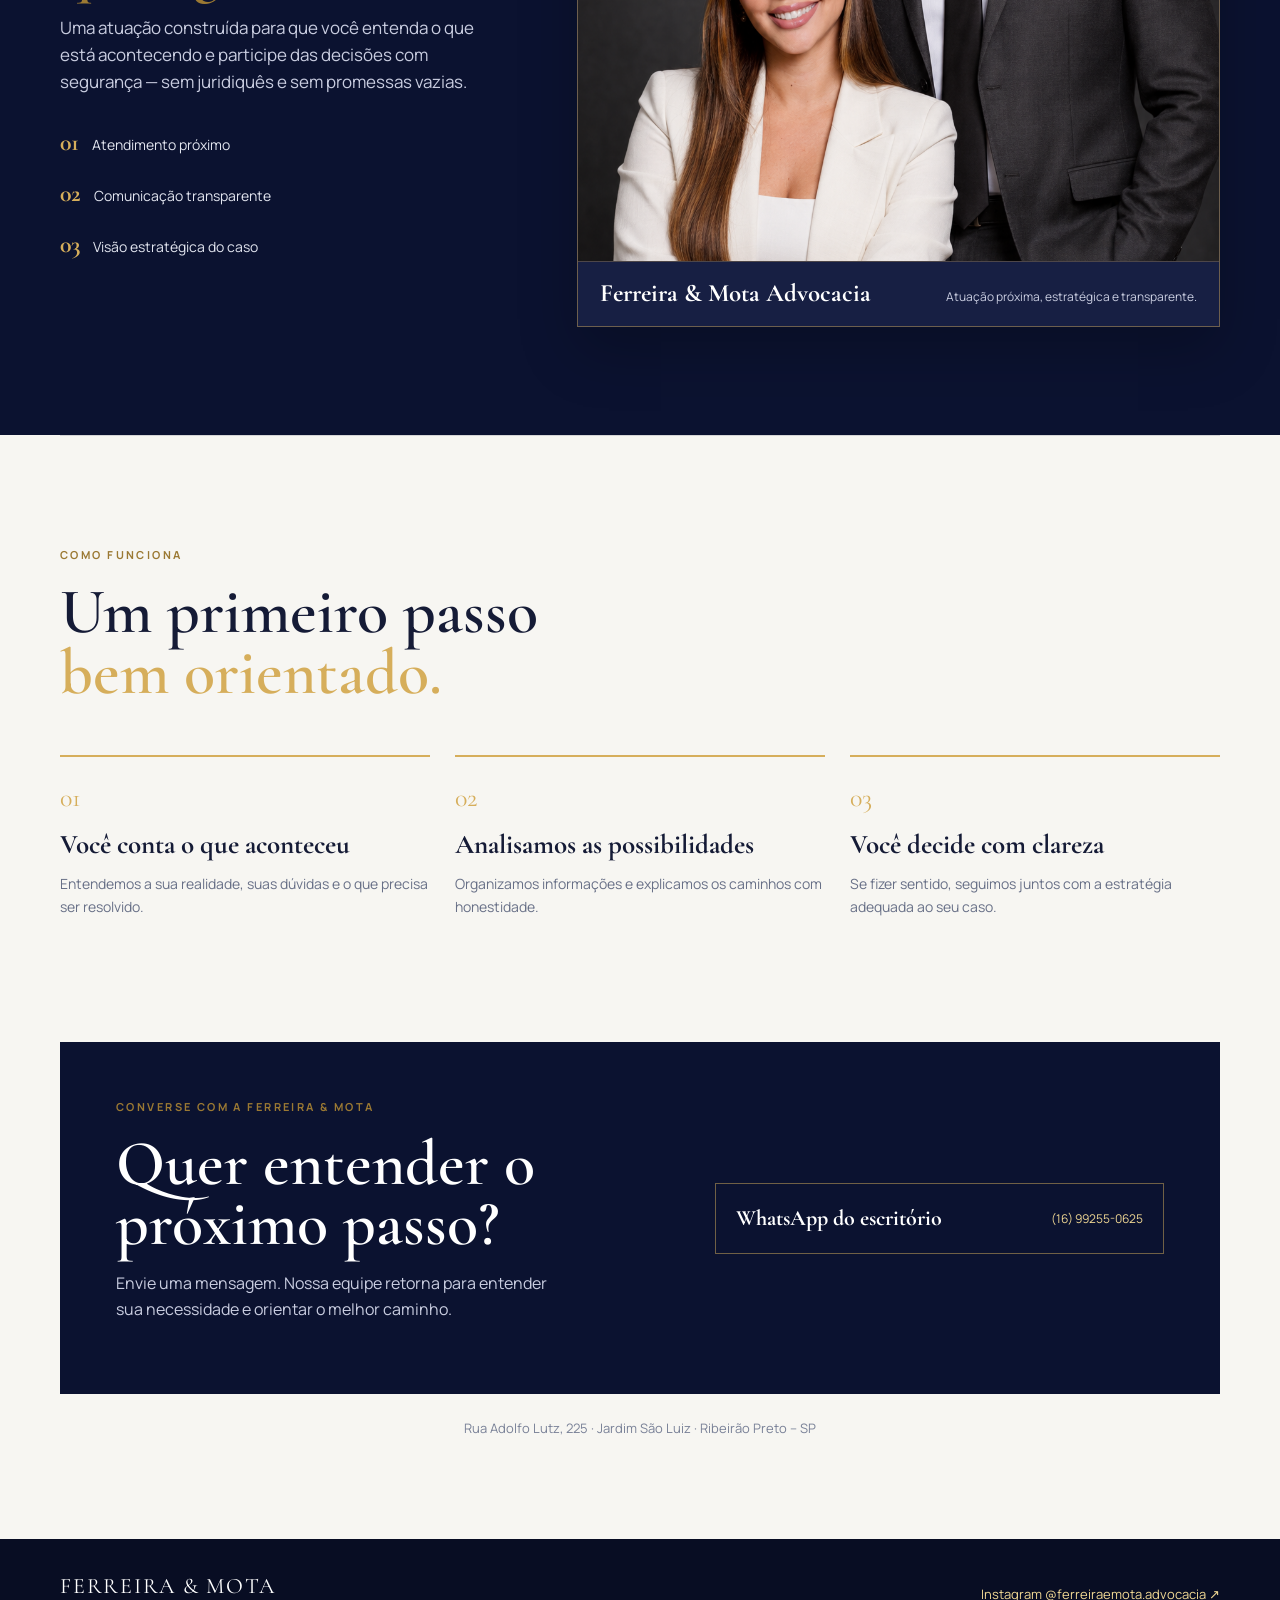
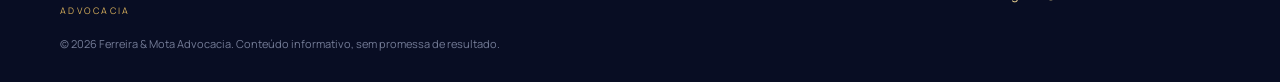
==== commit 757f32c2: "Use one office WhatsApp contact" ====
--- a/index.html
+++ b/index.html
@@ -69,7 +69,7 @@
 
     <section class="process section-shell"><div class="section-heading"><p class="eyebrow">COMO FUNCIONA</p><h2>Um primeiro passo<br><em>bem orientado.</em></h2></div><div class="process-grid"><div><span>01</span><h3>Você conta o que aconteceu</h3><p>Entendemos a sua realidade, suas dúvidas e o que precisa ser resolvido.</p></div><div><span>02</span><h3>Analisamos as possibilidades</h3><p>Organizamos informações e explicamos os caminhos com honestidade.</p></div><div><span>03</span><h3>Você decide com clareza</h3><p>Se fizer sentido, seguimos juntos com a estratégia adequada ao seu caso.</p></div></div></section>
 
-    <section id="contato" class="contact section-shell"><div class="contact-card"><div><p class="eyebrow">CONVERSE COM A FERREIRA &amp; MOTA</p><h2>Quer entender o próximo passo?</h2><p>Envie uma mensagem. Nossa equipe retorna para entender sua necessidade e orientar o melhor caminho.</p></div><div class="contact-actions"><a class="contact-person" data-whatsapp="laila" href="https://wa.me/5516992550625?text=Olá%2C%20gostaria%20de%20agendar%20uma%20conversa%20com%20a%20Dra.%20Laila." target="_blank" rel="noreferrer"><strong>Dra. Laila Mota</strong><span>(16) 99255-0625</span></a><a class="contact-person" data-whatsapp="henrique" href="https://wa.me/5516982063964?text=Olá%2C%20gostaria%20de%20agendar%20uma%20conversa%20com%20o%20Dr.%20Henrique." target="_blank" rel="noreferrer"><strong>Dr. Henrique Ferreira</strong><span>(16) 98206-3964</span></a></div></div><p class="address">Rua Adolfo Lutz, 225 · Jardim São Luiz · Ribeirão Preto – SP</p></section>
+    <section id="contato" class="contact section-shell"><div class="contact-card"><div><p class="eyebrow">CONVERSE COM A FERREIRA &amp; MOTA</p><h2>Quer entender o próximo passo?</h2><p>Envie uma mensagem. Nossa equipe retorna para entender sua necessidade e orientar o melhor caminho.</p></div><div class="contact-actions"><a class="contact-person" data-whatsapp="equipe" href="https://wa.me/5516992550625?text=Olá%2C%20gostaria%20de%20falar%20com%20a%20Ferreira%20%26%20Mota%20Advocacia." target="_blank" rel="noreferrer"><strong>WhatsApp do escritório</strong><span>(16) 99255-0625</span></a></div></div><p class="address">Rua Adolfo Lutz, 225 · Jardim São Luiz · Ribeirão Preto – SP</p></section>
   </main>
   <footer><div class="brand-footer">FERREIRA &amp; MOTA <span>ADVOCACIA</span></div><a href="https://www.instagram.com/ferreiraemota.advocacia/" target="_blank" rel="noreferrer">Instagram @ferreiraemota.advocacia ↗</a><small>© 2026 Ferreira &amp; Mota Advocacia. Conteúdo informativo, sem promessa de resultado.</small></footer>
   <a class="floating-whatsapp" href="https://wa.me/5516992550625?text=Olá%2C%20vim%20pela%20página%20da%20Ferreira%20%26%20Mota." target="_blank" rel="noreferrer" aria-label="Falar pelo WhatsApp">◔</a>
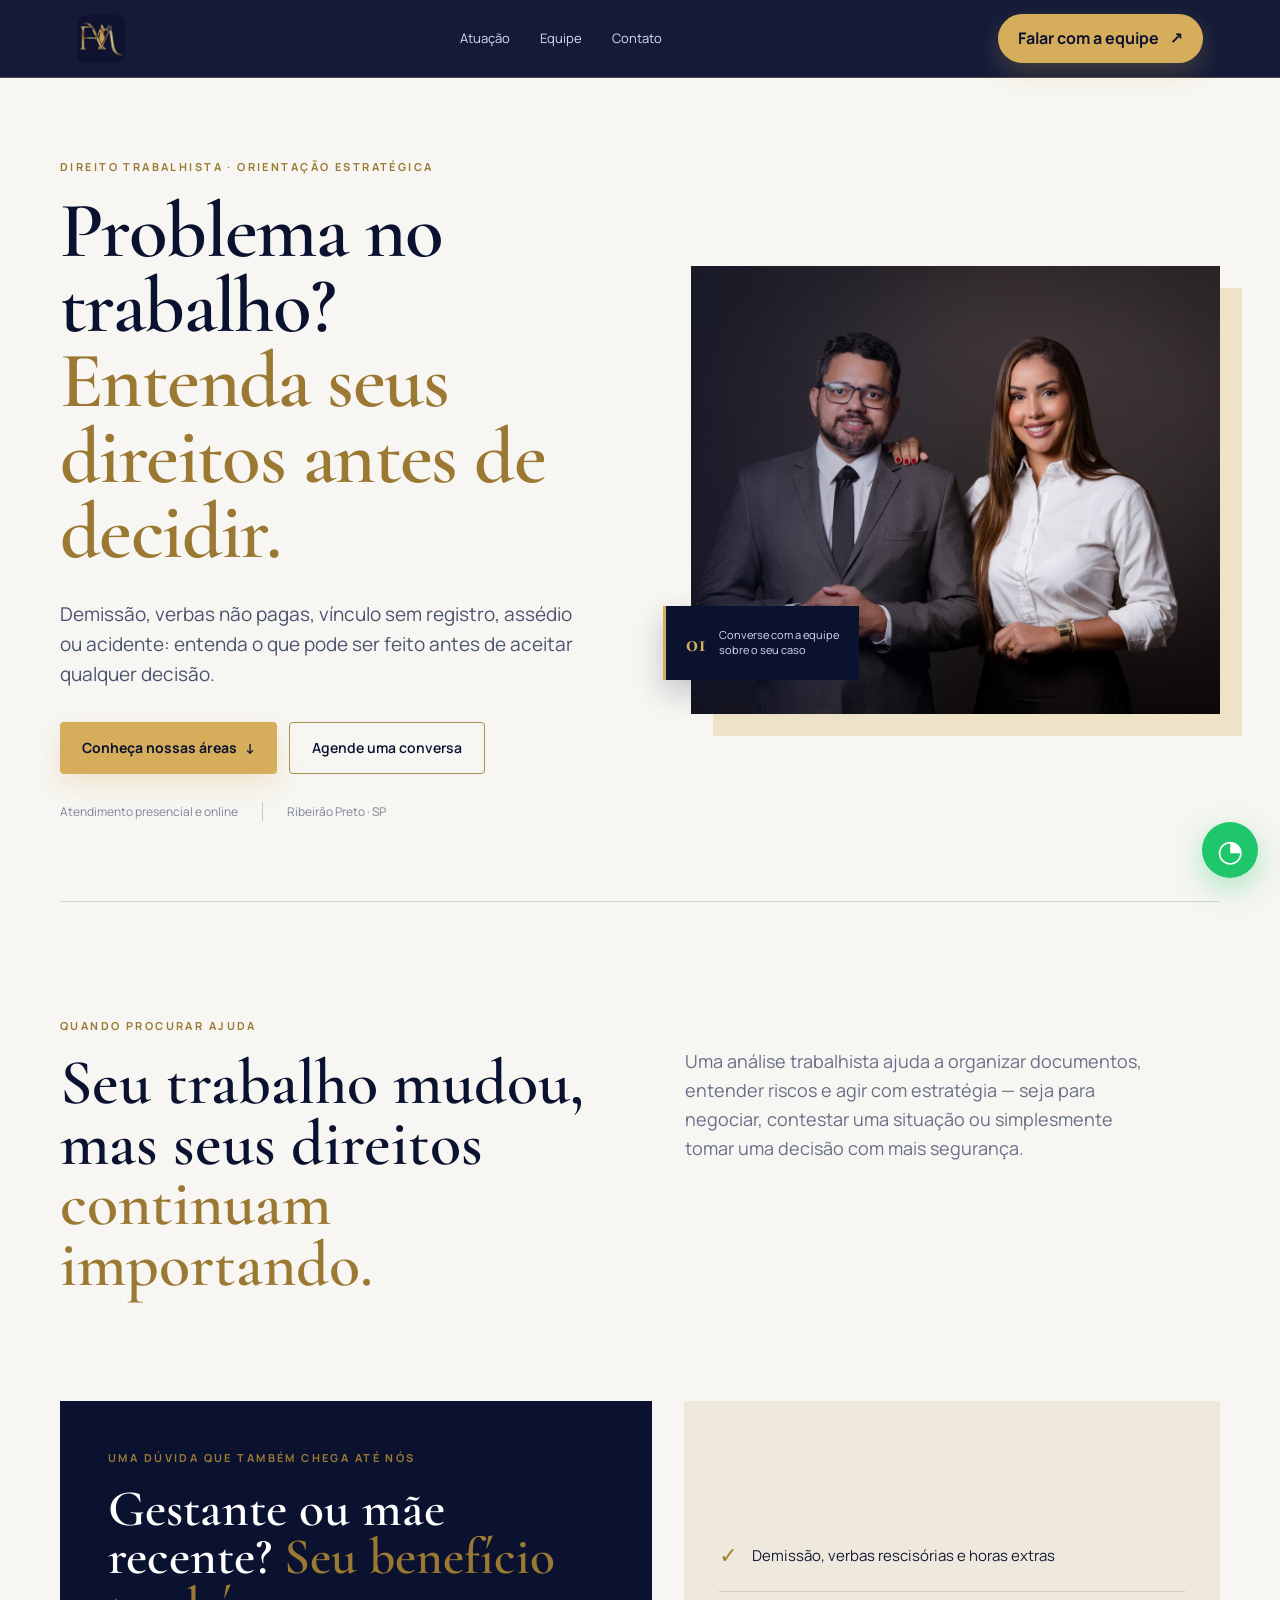
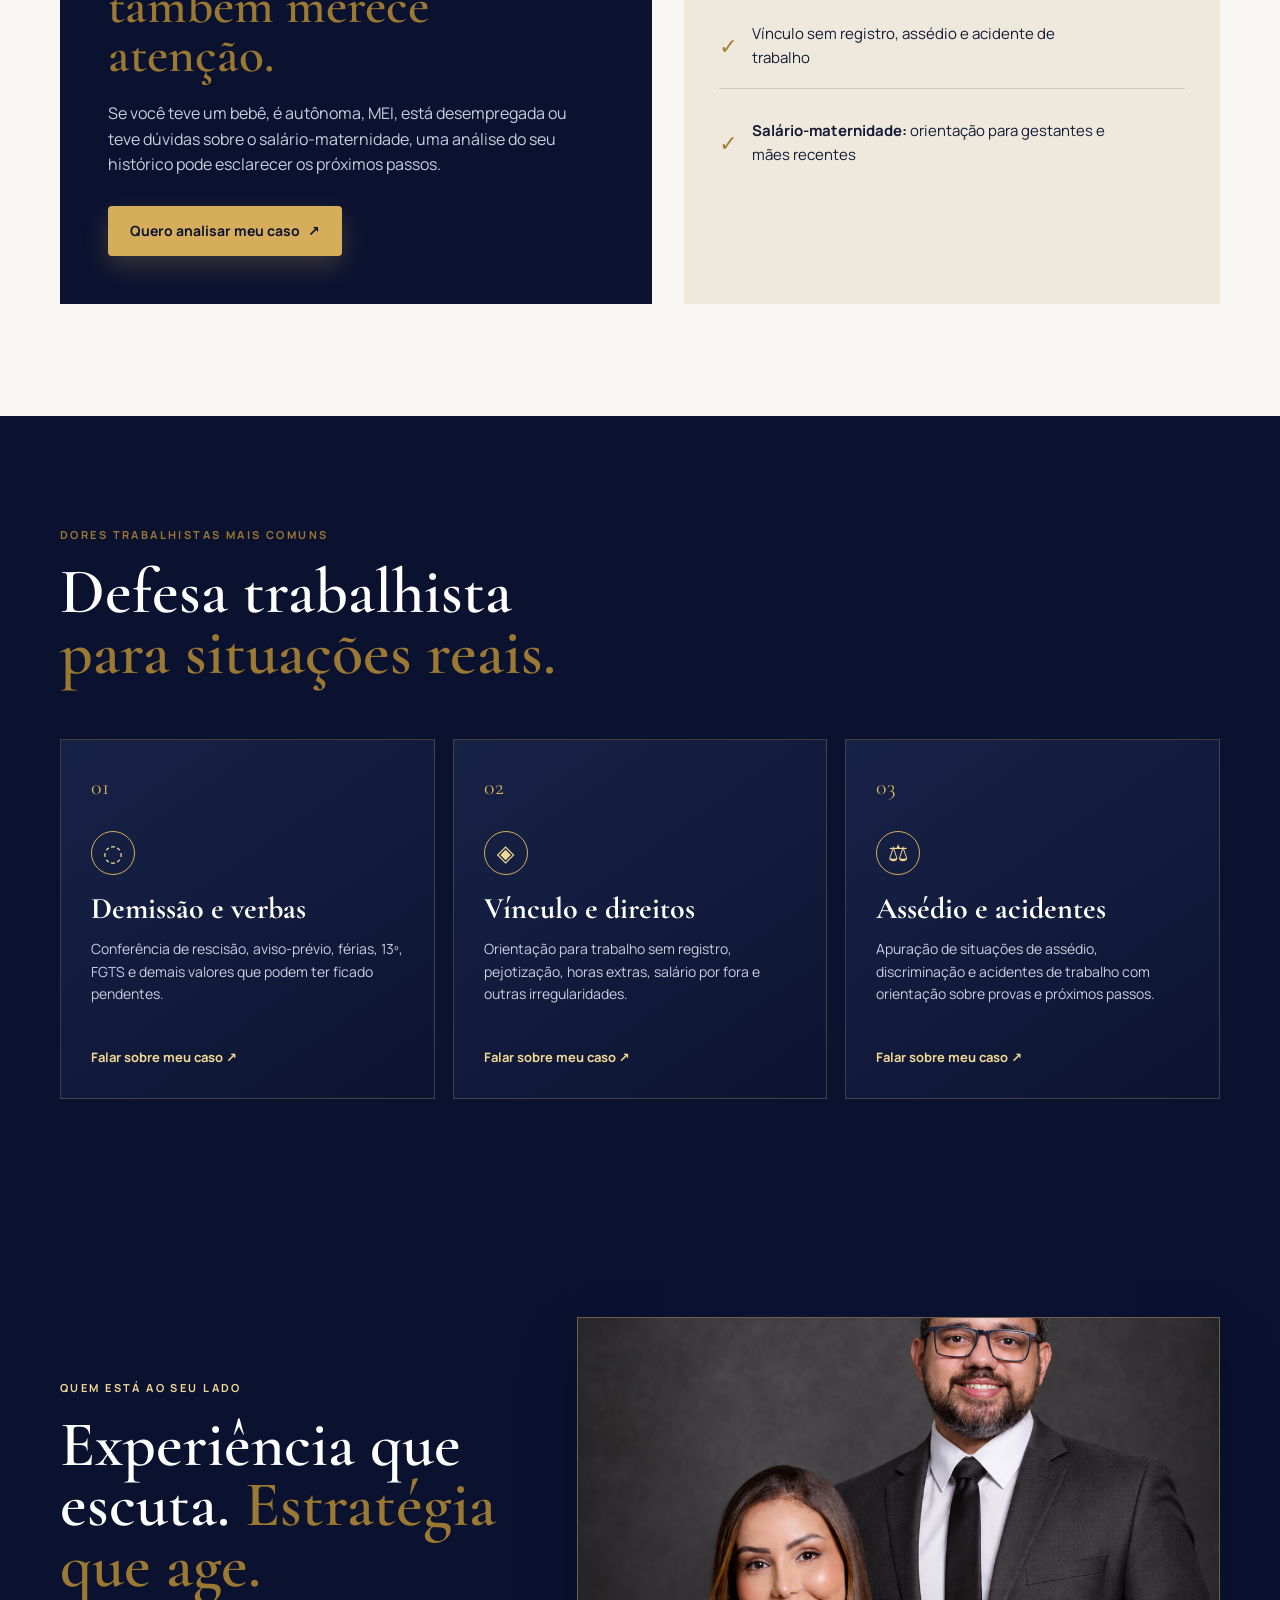
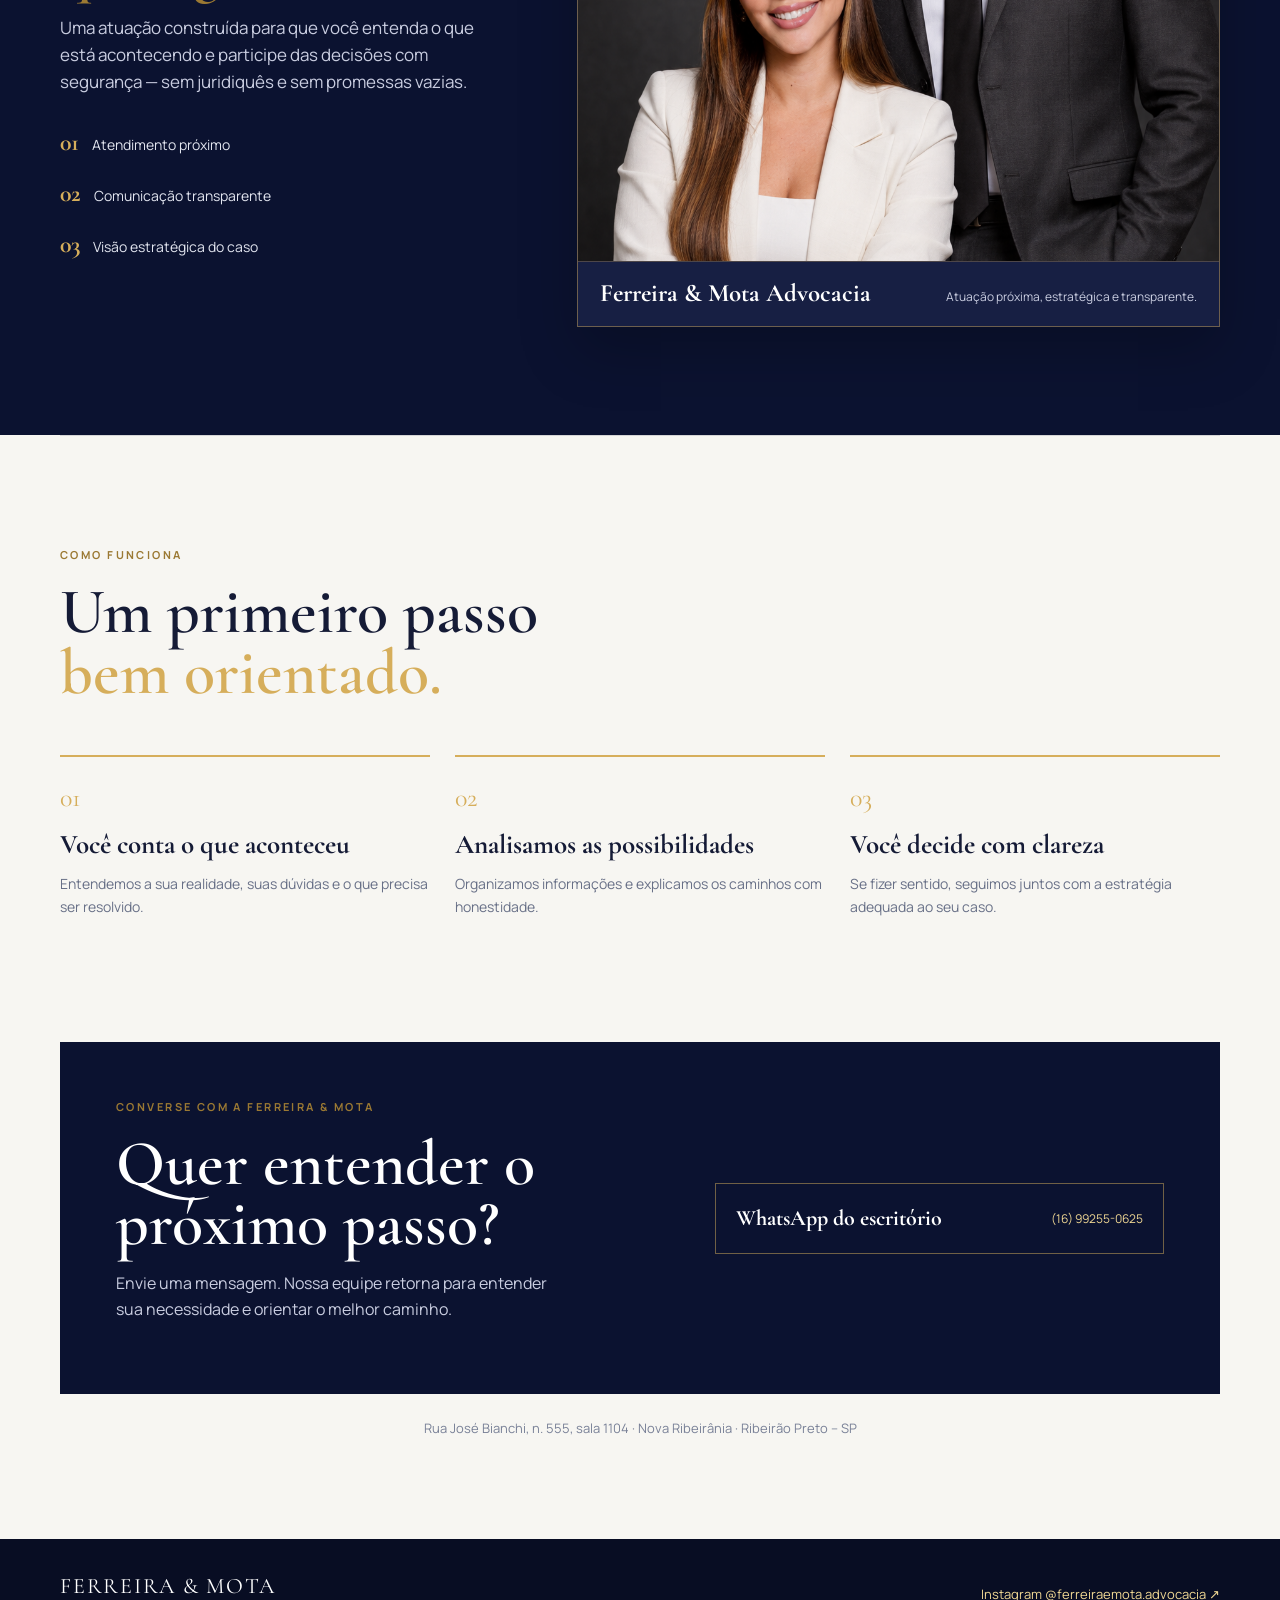
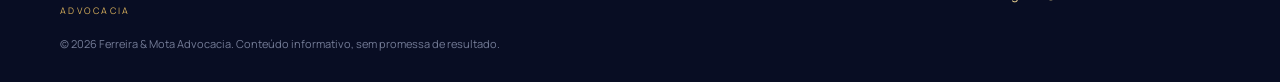
==== commit 53f99b57: "Update office address" ====
--- a/index.html
+++ b/index.html
@@ -69,7 +69,7 @@
 
     <section class="process section-shell"><div class="section-heading"><p class="eyebrow">COMO FUNCIONA</p><h2>Um primeiro passo<br><em>bem orientado.</em></h2></div><div class="process-grid"><div><span>01</span><h3>Você conta o que aconteceu</h3><p>Entendemos a sua realidade, suas dúvidas e o que precisa ser resolvido.</p></div><div><span>02</span><h3>Analisamos as possibilidades</h3><p>Organizamos informações e explicamos os caminhos com honestidade.</p></div><div><span>03</span><h3>Você decide com clareza</h3><p>Se fizer sentido, seguimos juntos com a estratégia adequada ao seu caso.</p></div></div></section>
 
-    <section id="contato" class="contact section-shell"><div class="contact-card"><div><p class="eyebrow">CONVERSE COM A FERREIRA &amp; MOTA</p><h2>Quer entender o próximo passo?</h2><p>Envie uma mensagem. Nossa equipe retorna para entender sua necessidade e orientar o melhor caminho.</p></div><div class="contact-actions"><a class="contact-person" data-whatsapp="equipe" href="https://wa.me/5516992550625?text=Olá%2C%20gostaria%20de%20falar%20com%20a%20Ferreira%20%26%20Mota%20Advocacia." target="_blank" rel="noreferrer"><strong>WhatsApp do escritório</strong><span>(16) 99255-0625</span></a></div></div><p class="address">Rua Adolfo Lutz, 225 · Jardim São Luiz · Ribeirão Preto – SP</p></section>
+    <section id="contato" class="contact section-shell"><div class="contact-card"><div><p class="eyebrow">CONVERSE COM A FERREIRA &amp; MOTA</p><h2>Quer entender o próximo passo?</h2><p>Envie uma mensagem. Nossa equipe retorna para entender sua necessidade e orientar o melhor caminho.</p></div><div class="contact-actions"><a class="contact-person" data-whatsapp="equipe" href="https://wa.me/5516992550625?text=Olá%2C%20gostaria%20de%20falar%20com%20a%20Ferreira%20%26%20Mota%20Advocacia." target="_blank" rel="noreferrer"><strong>WhatsApp do escritório</strong><span>(16) 99255-0625</span></a></div></div><p class="address">Rua José Bianchi, n. 555, sala 1104 · Nova Ribeirânia · Ribeirão Preto – SP</p></section>
   </main>
   <footer><div class="brand-footer">FERREIRA &amp; MOTA <span>ADVOCACIA</span></div><a href="https://www.instagram.com/ferreiraemota.advocacia/" target="_blank" rel="noreferrer">Instagram @ferreiraemota.advocacia ↗</a><small>© 2026 Ferreira &amp; Mota Advocacia. Conteúdo informativo, sem promessa de resultado.</small></footer>
   <a class="floating-whatsapp" href="https://wa.me/5516992550625?text=Olá%2C%20vim%20pela%20página%20da%20Ferreira%20%26%20Mota." target="_blank" rel="noreferrer" aria-label="Falar pelo WhatsApp">◔</a>
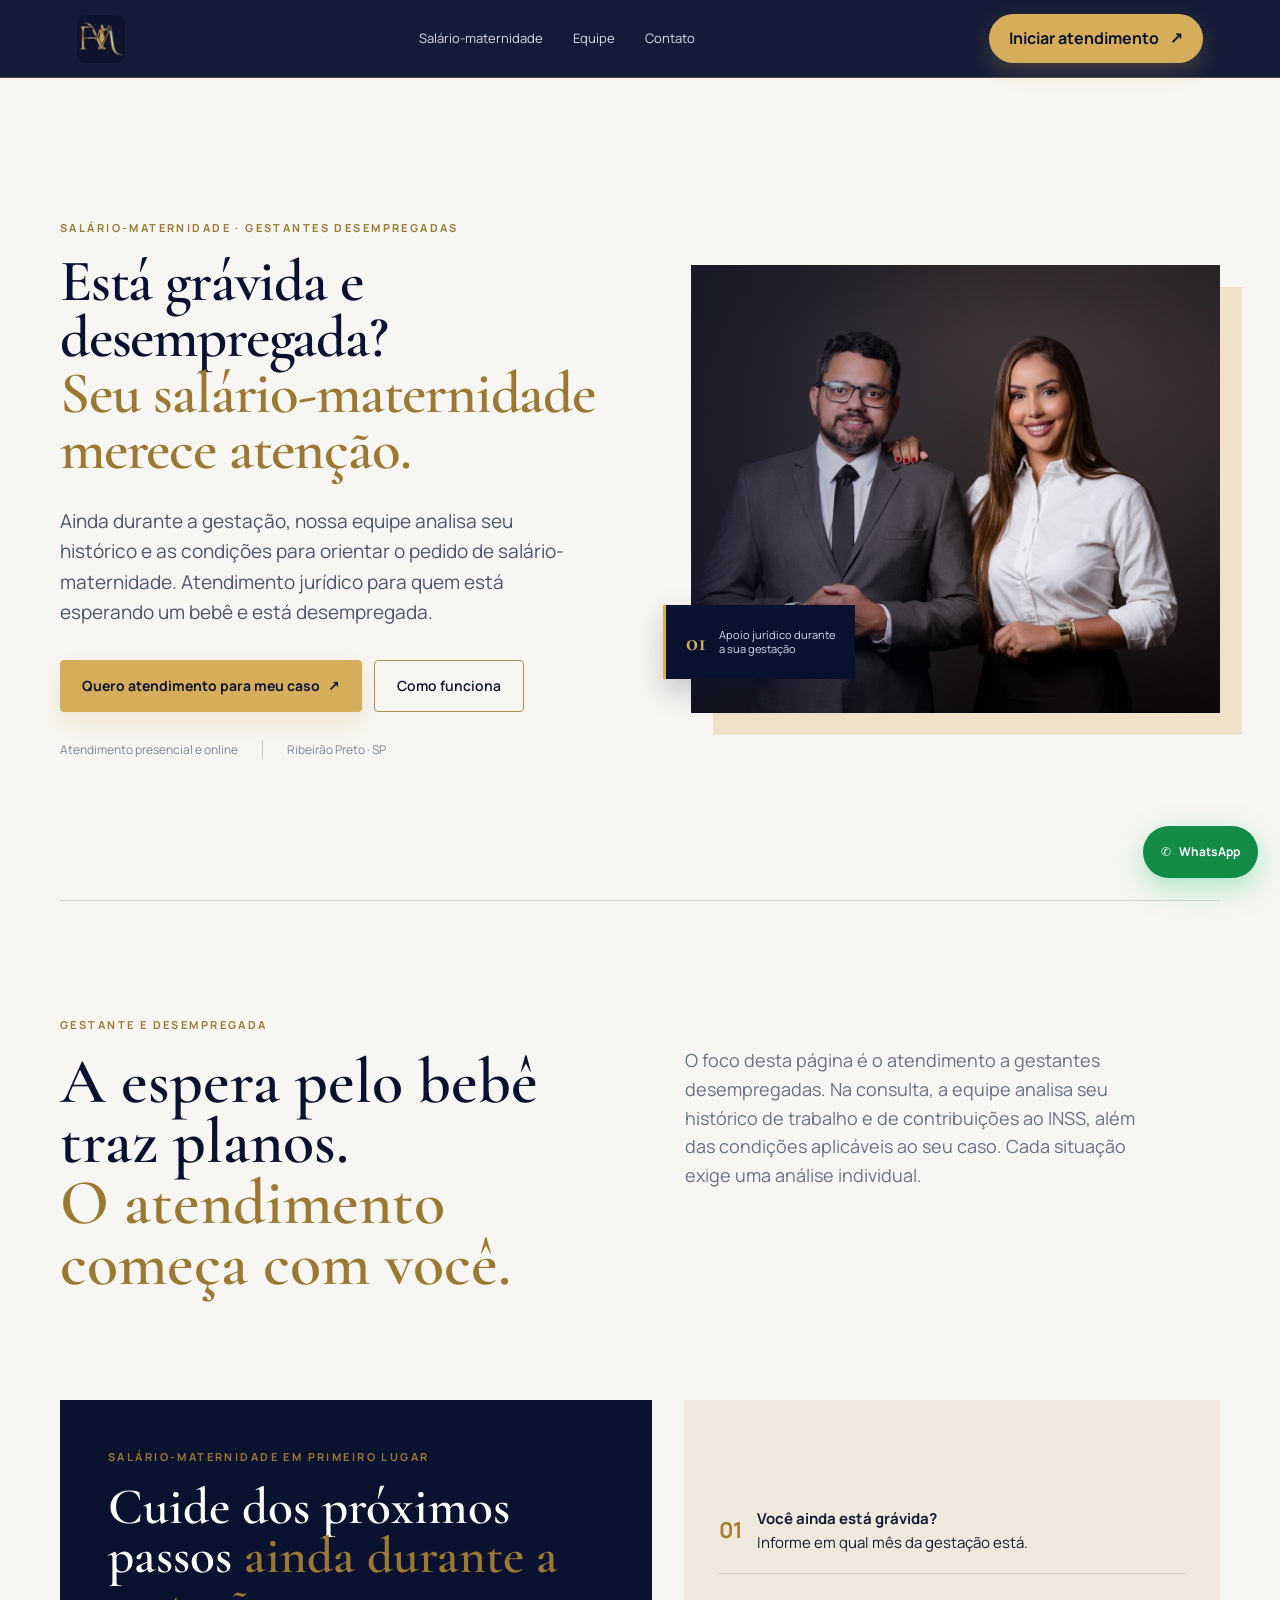
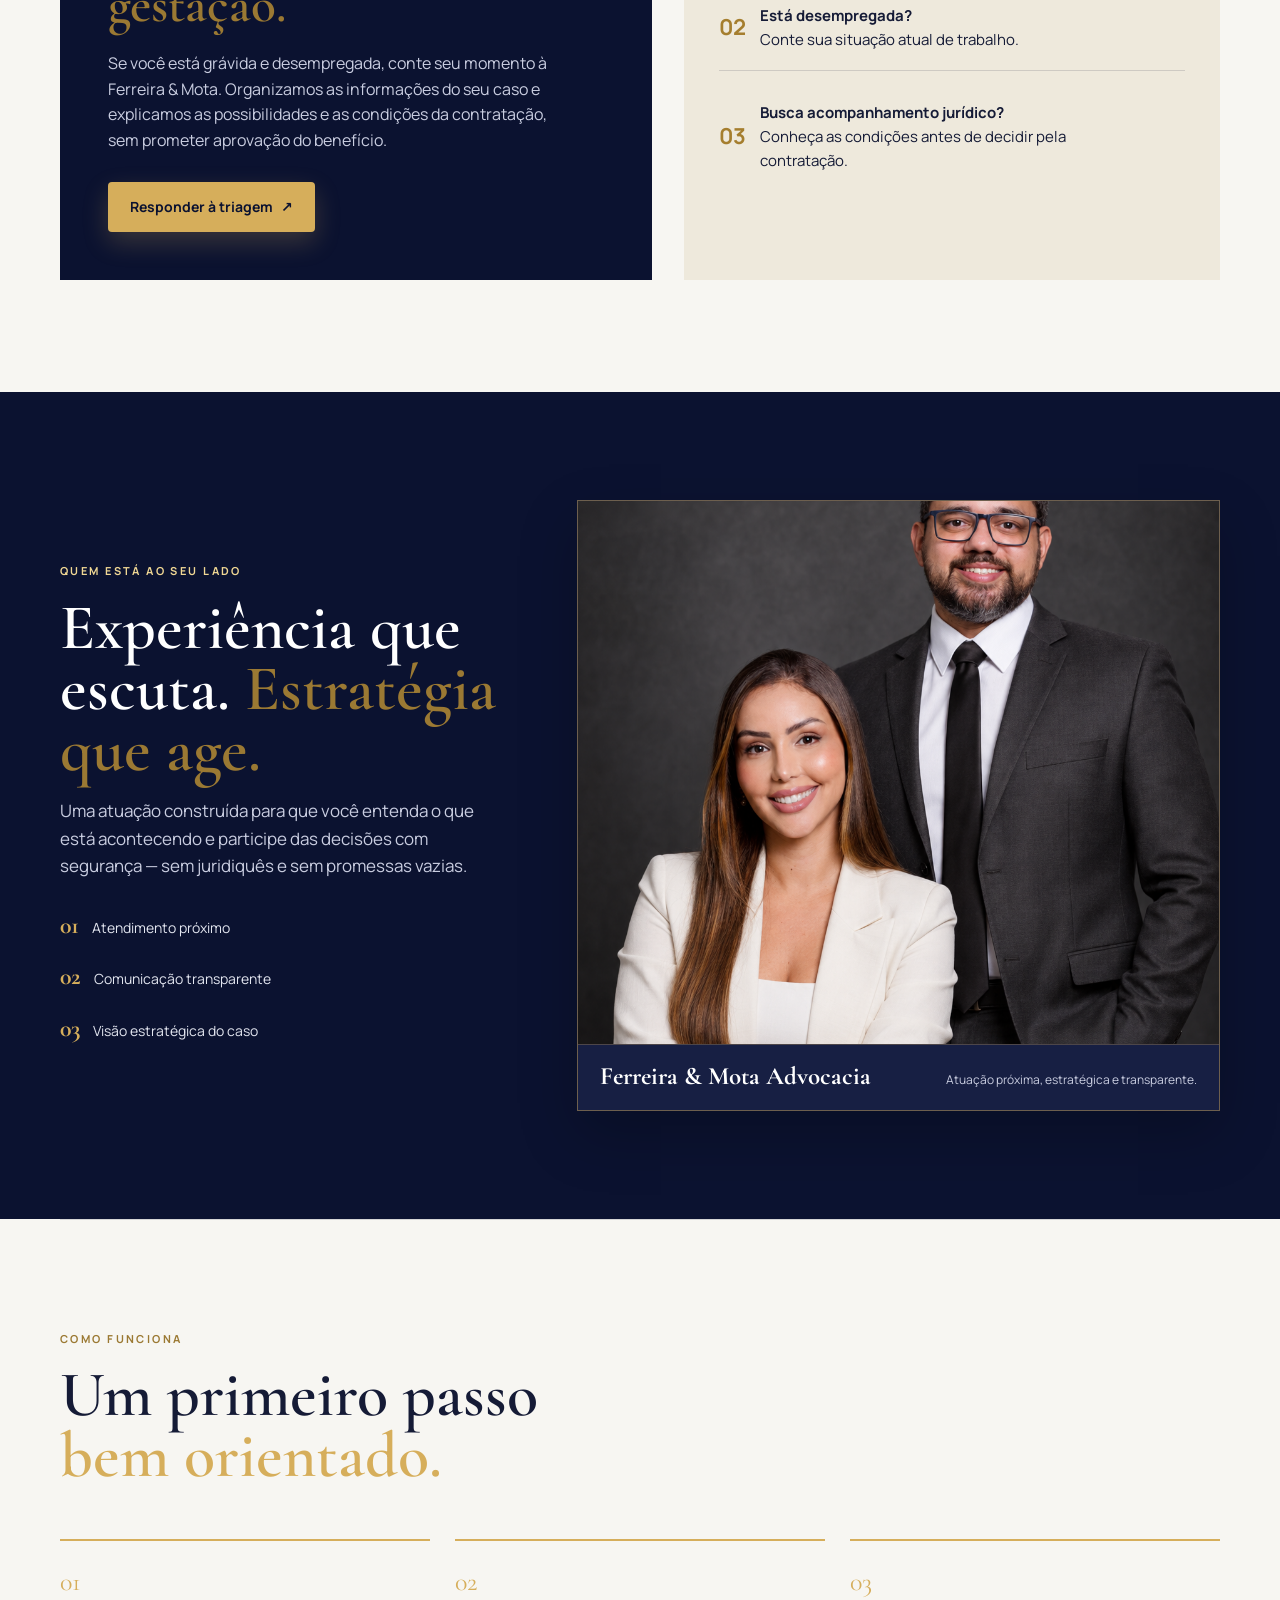
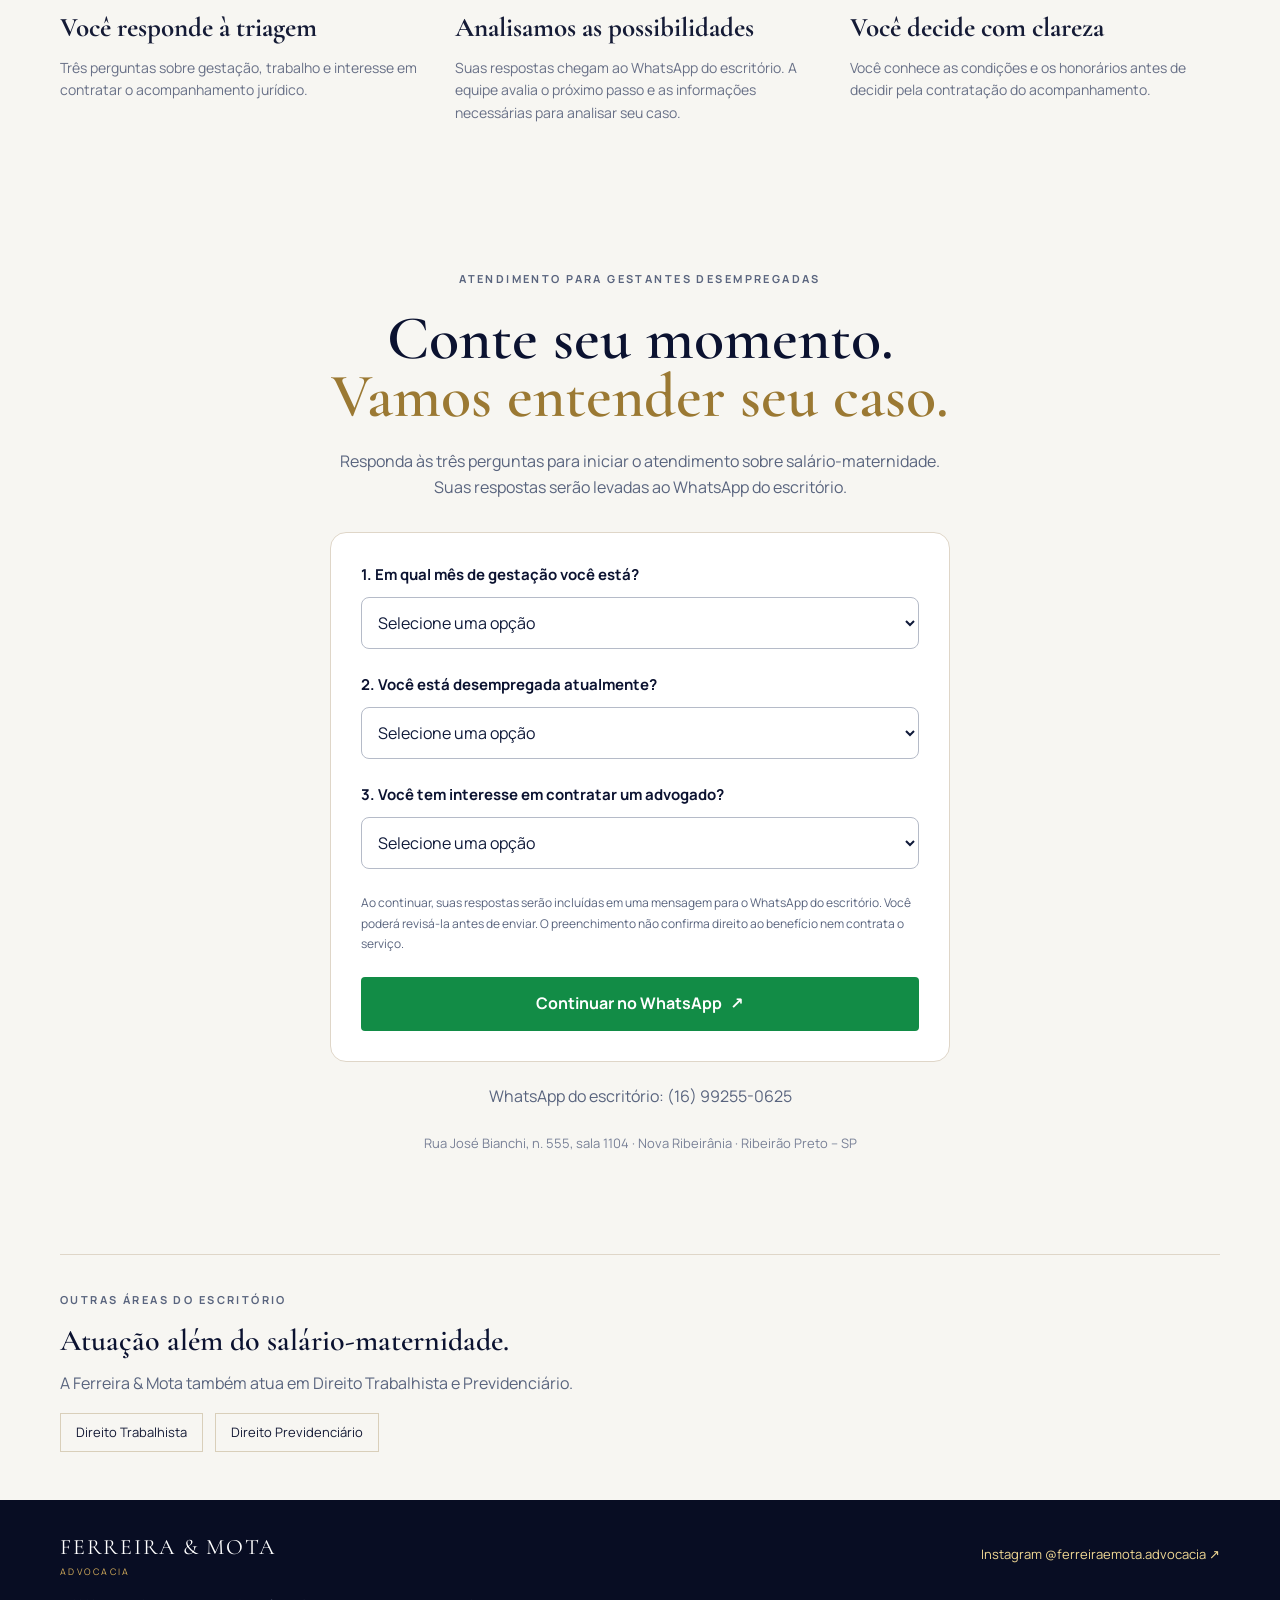
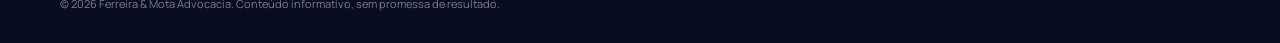
==== commit 3bcc2527: "Focus homepage on maternity benefit for unemployed pregnant women" ====
--- a/index.html
+++ b/index.html
@@ -3,8 +3,8 @@
 <head>
   <meta charset="utf-8" />
   <meta name="viewport" content="width=device-width, initial-scale=1" />
-  <meta name="description" content="Ferreira & Mota Advocacia: assessoria e consultoria jurídica em Direito Previdenciário, Família e Criminal." />
-  <title>Ferreira & Mota Advocacia | Assessoria Jurídica</title>
+  <meta name="description" content="Está grávida e desempregada? Atendimento jurídico sobre salário-maternidade com Ferreira & Mota Advocacia." />
+  <title>Salário-maternidade | Ferreira & Mota Advocacia</title>
   <link rel="icon" href="data:image/svg+xml,%3Csvg xmlns='http://www.w3.org/2000/svg' viewBox='0 0 64 64'%3E%3Crect width='64' height='64' rx='12' fill='%230b1230'/%3E%3Cpath d='M15 45V19h20M15 32h19M31 18l17 28' fill='none' stroke='%23d6ae5b' stroke-width='4'/%3E%3C/svg%3E" />
   <link rel="preconnect" href="https://fonts.googleapis.com">
   <link rel="preconnect" href="https://fonts.gstatic.com" crossorigin>
@@ -13,6 +13,8 @@
   <link rel="stylesheet" href="./overrides.css" />
   <link rel="stylesheet" href="./final-overrides.css" />
   <link rel="stylesheet" href="./team-overrides.css" />
+  <link rel="stylesheet" href="./maternidade-home.css?v=1" />
+  <script src="./salariomaternidade/triagem.js?v=1" defer></script>
 </head>
 <body>
   <header class="site-header">
@@ -20,46 +22,37 @@
       <span class="official-logo"><img src="./assets/fm-mark.png" alt="Ferreira &amp; Mota Advocacia" /></span>
     </a>
     <nav class="nav" aria-label="Navegação principal">
-      <a href="#atuacao">Atuação</a><a href="#equipe">Equipe</a><a href="#contato">Contato</a>
+      <a href="#salario-maternidade">Salário-maternidade</a><a href="#equipe">Equipe</a><a href="#contato">Contato</a>
     </nav>
-    <a class="header-cta" data-whatsapp="laila" href="https://wa.me/5516992550625?text=Olá%2C%20gostaria%20de%20falar%20com%20a%20Dra.%20Laila." target="_blank" rel="noreferrer">Falar com a equipe <span>↗</span></a>
+    <a class="header-cta" href="#contato">Iniciar atendimento <span>↗</span></a>
   </header>
 
   <main id="inicio">
     <section class="hero section-shell">
       <div class="hero-copy">
-        <p class="eyebrow">DIREITO TRABALHISTA · ORIENTAÇÃO ESTRATÉGICA</p>
-        <h1>Problema no trabalho?<br><em>Entenda seus direitos antes de decidir.</em></h1>
-        <p class="hero-lead">Demissão, verbas não pagas, vínculo sem registro, assédio ou acidente: entenda o que pode ser feito antes de aceitar qualquer decisão.</p>
+        <p class="eyebrow">SALÁRIO-MATERNIDADE · GESTANTES DESEMPREGADAS</p>
+        <h1>Está grávida e desempregada?<br><em>Seu salário-maternidade merece atenção.</em></h1>
+        <p class="hero-lead">Ainda durante a gestação, nossa equipe analisa seu histórico e as condições para orientar o pedido de salário-maternidade. Atendimento jurídico para quem está esperando um bebê e está desempregada.</p>
         <div class="hero-actions">
-          <a class="button button-gold" href="#atuacao">Conheça nossas áreas <span>↓</span></a>
-          <a class="button button-outline" href="#contato">Agende uma conversa</a>
+          <a class="button button-gold" href="#contato">Quero atendimento para meu caso <span>↗</span></a>
+          <a class="button button-outline" href="#salario-maternidade">Como funciona</a>
         </div>
         <div class="trust-row"><span>Atendimento presencial e online</span><span>Ribeirão Preto · SP</span></div>
       </div>
       <div class="hero-visual">
         <div class="hero-image-wrap"><img src="./assets/equipe.jpg" alt="Dra. Laila e Dr. Henrique, sócios da Ferreira e Mota Advocacia" /></div>
-        <div class="hero-badge"><strong>01</strong><span>Converse com a equipe<br>sobre o seu caso</span></div>
+        <div class="hero-badge"><strong>01</strong><span>Apoio jurídico durante<br>a sua gestação</span></div>
       </div>
     </section>
 
     <section class="intro section-shell">
-      <div><p class="eyebrow">QUANDO PROCURAR AJUDA</p><h2>Seu trabalho mudou, mas seus direitos <em>continuam importando.</em></h2></div>
-      <p>Uma análise trabalhista ajuda a organizar documentos, entender riscos e agir com estratégia — seja para negociar, contestar uma situação ou simplesmente tomar uma decisão com mais segurança.</p>
+      <div><p class="eyebrow">GESTANTE E DESEMPREGADA</p><h2>A espera pelo bebê traz planos.<br><em>O atendimento começa com você.</em></h2></div>
+      <p>O foco desta página é o atendimento a gestantes desempregadas. Na consulta, a equipe analisa seu histórico de trabalho e de contribuições ao INSS, além das condições aplicáveis ao seu caso. Cada situação exige uma análise individual.</p>
     </section>
 
-    <section class="campaign section-shell">
-      <div class="campaign-copy"><p class="eyebrow">UMA DÚVIDA QUE TAMBÉM CHEGA ATÉ NÓS</p><h2>Gestante ou mãe recente? <em>Seu benefício também merece atenção.</em></h2><p>Se você teve um bebê, é autônoma, MEI, está desempregada ou teve dúvidas sobre o salário-maternidade, uma análise do seu histórico pode esclarecer os próximos passos.</p><a class="button button-gold" href="https://wa.me/5516992550625?text=Olá%2C%20quero%20entender%20meus%20direitos%20trabalhistas." target="_blank" rel="noreferrer">Quero analisar meu caso <span>↗</span></a></div>
-      <div class="campaign-list"><div><b>✓</b><span>Demissão, verbas rescisórias e horas extras</span></div><div><b>✓</b><span>Vínculo sem registro, assédio e acidente de trabalho</span></div><div><b>✓</b><span><strong>Salário-maternidade:</strong> orientação para gestantes e mães recentes</span></div></div>
-    </section>
-
-    <section id="atuacao" class="areas section-shell">
-      <div class="section-heading"><p class="eyebrow">DORES TRABALHISTAS MAIS COMUNS</p><h2>Defesa trabalhista<br><em>para situações reais.</em></h2></div>
-      <div class="area-grid">
-        <article class="area-card"><span class="area-index">01</span><div class="area-icon">◌</div><h3>Demissão e verbas</h3><p>Conferência de rescisão, aviso-prévio, férias, 13º, FGTS e demais valores que podem ter ficado pendentes.</p><a data-whatsapp="henrique" href="https://wa.me/5516982063964?text=Olá%2C%20quero%20orientação%20sobre%20demissão%20e%20verbas%20trabalhistas." target="_blank" rel="noreferrer">Falar sobre meu caso <span>↗</span></a></article>
-        <article class="area-card"><span class="area-index">02</span><div class="area-icon">◈</div><h3>Vínculo e direitos</h3><p>Orientação para trabalho sem registro, pejotização, horas extras, salário por fora e outras irregularidades.</p><a data-whatsapp="henrique" href="https://wa.me/5516982063964?text=Olá%2C%20quero%20orientação%20sobre%20vínculo%20e%20direitos%20trabalhistas." target="_blank" rel="noreferrer">Falar sobre meu caso <span>↗</span></a></article>
-        <article class="area-card"><span class="area-index">03</span><div class="area-icon">⚖</div><h3>Assédio e acidentes</h3><p>Apuração de situações de assédio, discriminação e acidentes de trabalho com orientação sobre provas e próximos passos.</p><a data-whatsapp="henrique" href="https://wa.me/5516982063964?text=Olá%2C%20quero%20orientação%20sobre%20assédio%20ou%20acidente%20de%20trabalho." target="_blank" rel="noreferrer">Falar sobre meu caso <span>↗</span></a></article>
-      </div>
+    <section id="salario-maternidade" class="campaign section-shell">
+      <div class="campaign-copy"><p class="eyebrow">SALÁRIO-MATERNIDADE EM PRIMEIRO LUGAR</p><h2>Cuide dos próximos passos <em>ainda durante a gestação.</em></h2><p>Se você está grávida e desempregada, conte seu momento à Ferreira &amp; Mota. Organizamos as informações do seu caso e explicamos as possibilidades e as condições da contratação, sem prometer aprovação do benefício.</p><a class="button button-gold" href="#contato">Responder à triagem <span>↗</span></a></div>
+      <div class="campaign-list"><div><b>01</b><span><strong>Você ainda está grávida?</strong><br>Informe em qual mês da gestação está.</span></div><div><b>02</b><span><strong>Está desempregada?</strong><br>Conte sua situação atual de trabalho.</span></div><div><b>03</b><span><strong>Busca acompanhamento jurídico?</strong><br>Conheça as condições antes de decidir pela contratação.</span></div></div>
     </section>
 
     <section id="equipe" class="team section-shell">
@@ -67,19 +60,24 @@
       <div class="team-photos"><figure class="team-editorial"><img src="./assets/team-editorial.png" alt="Dra. Laila Mota e Dr. Henrique Ferreira, sócios da Ferreira &amp; Mota Advocacia" /><figcaption><strong>Ferreira &amp; Mota Advocacia</strong><span>Atuação próxima, estratégica e transparente.</span></figcaption></figure></div>
     </section>
 
-    <section class="process section-shell"><div class="section-heading"><p class="eyebrow">COMO FUNCIONA</p><h2>Um primeiro passo<br><em>bem orientado.</em></h2></div><div class="process-grid"><div><span>01</span><h3>Você conta o que aconteceu</h3><p>Entendemos a sua realidade, suas dúvidas e o que precisa ser resolvido.</p></div><div><span>02</span><h3>Analisamos as possibilidades</h3><p>Organizamos informações e explicamos os caminhos com honestidade.</p></div><div><span>03</span><h3>Você decide com clareza</h3><p>Se fizer sentido, seguimos juntos com a estratégia adequada ao seu caso.</p></div></div></section>
+    <section class="process section-shell"><div class="section-heading"><p class="eyebrow">COMO FUNCIONA</p><h2>Um primeiro passo<br><em>bem orientado.</em></h2></div><div class="process-grid"><div><span>01</span><h3>Você responde à triagem</h3><p>Três perguntas sobre gestação, trabalho e interesse em contratar o acompanhamento jurídico.</p></div><div><span>02</span><h3>Analisamos as possibilidades</h3><p>Suas respostas chegam ao WhatsApp do escritório. A equipe avalia o próximo passo e as informações necessárias para analisar seu caso.</p></div><div><span>03</span><h3>Você decide com clareza</h3><p>Você conhece as condições e os honorários antes de decidir pela contratação do acompanhamento.</p></div></div></section>
 
-    <section id="contato" class="contact section-shell"><div class="contact-card"><div><p class="eyebrow">CONVERSE COM A FERREIRA &amp; MOTA</p><h2>Quer entender o próximo passo?</h2><p>Envie uma mensagem. Nossa equipe retorna para entender sua necessidade e orientar o melhor caminho.</p></div><div class="contact-actions"><a class="contact-person" data-whatsapp="equipe" href="https://wa.me/5516992550625?text=Olá%2C%20gostaria%20de%20falar%20com%20a%20Ferreira%20%26%20Mota%20Advocacia." target="_blank" rel="noreferrer"><strong>WhatsApp do escritório</strong><span>(16) 99255-0625</span></a></div></div><p class="address">Rua José Bianchi, n. 555, sala 1104 · Nova Ribeirânia · Ribeirão Preto – SP</p></section>
+    <section id="contato" class="contact section-shell"><div class="maternity-contact"><p class="eyebrow">ATENDIMENTO PARA GESTANTES DESEMPREGADAS</p><h2>Conte seu momento.<br><em>Vamos entender seu caso.</em></h2><p>Responda às três perguntas para iniciar o atendimento sobre salário-maternidade. Suas respostas serão levadas ao WhatsApp do escritório.</p>
+<form id="triagem">
+<label for="gestacao">1. Em qual mês de gestação você está?</label>
+<select id="gestacao" name="gestacao" required><option value="">Selecione uma opção</option><option>1º mês</option><option>2º mês</option><option>3º mês</option><option>4º mês</option><option>5º mês</option><option>6º mês</option><option>7º mês</option><option>8º mês</option><option>9º mês</option><option>Não sei o mês exato</option><option>Meu bebê já nasceu</option><option>Não estou grávida</option></select>
+<label for="trabalho">2. Você está desempregada atualmente?</label>
+<select id="trabalho" name="trabalho" required><option value="">Selecione uma opção</option><option>Sim, estou desempregada</option><option>Não, trabalho com carteira assinada</option><option>Não, sou MEI ou trabalho por conta própria</option><option>Outra situação</option></select>
+<label for="interesse">3. Você tem interesse em contratar um advogado?</label>
+<select id="interesse" name="interesse" required><option value="">Selecione uma opção</option><option>Sim, tenho interesse em contratar</option><option>Quero conhecer as condições antes de decidir</option><option>No momento, quero apenas informações</option></select>
+<p class="form-note">Ao continuar, suas respostas serão incluídas em uma mensagem para o WhatsApp do escritório. Você poderá revisá-la antes de enviar. O preenchimento não confirma direito ao benefício nem contrata o serviço.</p>
+<button class="button" type="submit">Continuar no WhatsApp <span aria-hidden="true">↗</span></button>
+</form>
+<p>WhatsApp do escritório: (16) 99255-0625</p></div><p class="address">Rua José Bianchi, n. 555, sala 1104 · Nova Ribeirânia · Ribeirão Preto – SP</p></section>
+    <section id="atuacao" class="secondary-practice section-shell"><p class="eyebrow">OUTRAS ÁREAS DO ESCRITÓRIO</p><h2>Atuação além do salário-maternidade.</h2><p>A Ferreira &amp; Mota também atua em Direito Trabalhista e Previdenciário.</p><div><span>Direito Trabalhista</span><span>Direito Previdenciário</span></div></section>
   </main>
   <footer><div class="brand-footer">FERREIRA &amp; MOTA <span>ADVOCACIA</span></div><a href="https://www.instagram.com/ferreiraemota.advocacia/" target="_blank" rel="noreferrer">Instagram @ferreiraemota.advocacia ↗</a><small>© 2026 Ferreira &amp; Mota Advocacia. Conteúdo informativo, sem promessa de resultado.</small></footer>
-  <a class="floating-whatsapp" href="https://wa.me/5516992550625?text=Olá%2C%20vim%20pela%20página%20da%20Ferreira%20%26%20Mota." target="_blank" rel="noreferrer" aria-label="Falar pelo WhatsApp">◔</a>
+  <a class="floating-whatsapp" href="#contato" aria-label="Responder à triagem para atendimento pelo WhatsApp"><span aria-hidden="true">✆</span> WhatsApp</a>
 </body>
-<script>
-  document.querySelectorAll('a[href*="wa.me"]').forEach(function (link) {
-    link.href = link.href.replace('5516982063964', '5516992550625');
-  });
-  document.querySelectorAll('.contact-person span').forEach(function (label) {
-    label.textContent = '(16) 99255-0625';
-  });
-</script>
+
 </html>
--- a/maternidade-home.css
+++ b/maternidade-home.css
@@ -0,0 +1,15 @@
+.hero h1{font-size:clamp(42px,4.6vw,68px)}
+#contato,#salario-maternidade{scroll-margin-top:100px}
+.maternity-contact{max-width:820px;margin:auto;text-align:center}
+.maternity-contact h2{color:#0b1230;font-size:clamp(38px,5vw,62px)}
+.maternity-contact>p{max-width:620px;margin:22px auto;color:#59647e}
+#triagem{max-width:620px;margin:32px auto 0;padding:30px;background:#fff;border:1px solid #dfd6c8;border-radius:16px;text-align:left}
+#triagem label{display:block;font-size:15px;font-weight:700;color:#0b1230;margin:0 0 10px}
+#triagem select{display:block;width:100%;min-width:0;min-height:52px;border:1px solid #b5bbc8;border-radius:8px;background:#fff;color:#101a3a;font:inherit;font-size:16px;padding:12px;margin:0 0 24px}
+#triagem .form-note{font-size:12px;line-height:1.7;color:#59647e;margin:0 0 22px}
+#triagem button{border:0;cursor:pointer;font:inherit;font-weight:700;width:100%;min-height:54px;background:#128c46;color:white;white-space:normal;text-align:center}
+#triagem select:focus-visible,#triagem button:focus-visible{outline:3px solid #a77a25;outline-offset:3px}
+.secondary-practice{border-top:1px solid #dfd6c8;padding-top:36px;padding-bottom:48px}
+.secondary-practice h2{font-size:30px;color:#0b1230}.secondary-practice p{color:#59647e}.secondary-practice>div{display:flex;gap:12px;flex-wrap:wrap}.secondary-practice>div span{border:1px solid #d9cfba;padding:8px 15px;font-size:13px}
+.floating-whatsapp{display:flex!important;align-items:center;justify-content:center;gap:8px;width:auto!important;height:52px!important;padding:12px 18px!important;border-radius:99px!important;background:#128c46!important;color:#fff!important;font-size:12px!important;font-weight:700;text-decoration:none}
+@media(max-width:600px){.hero h1{font-size:clamp(37px,9.6vw,48px)}#triagem{padding:24px 16px}.secondary-practice h2{font-size:28px}footer{padding-bottom:100px}.hero-actions .button{white-space:normal;text-align:center}}
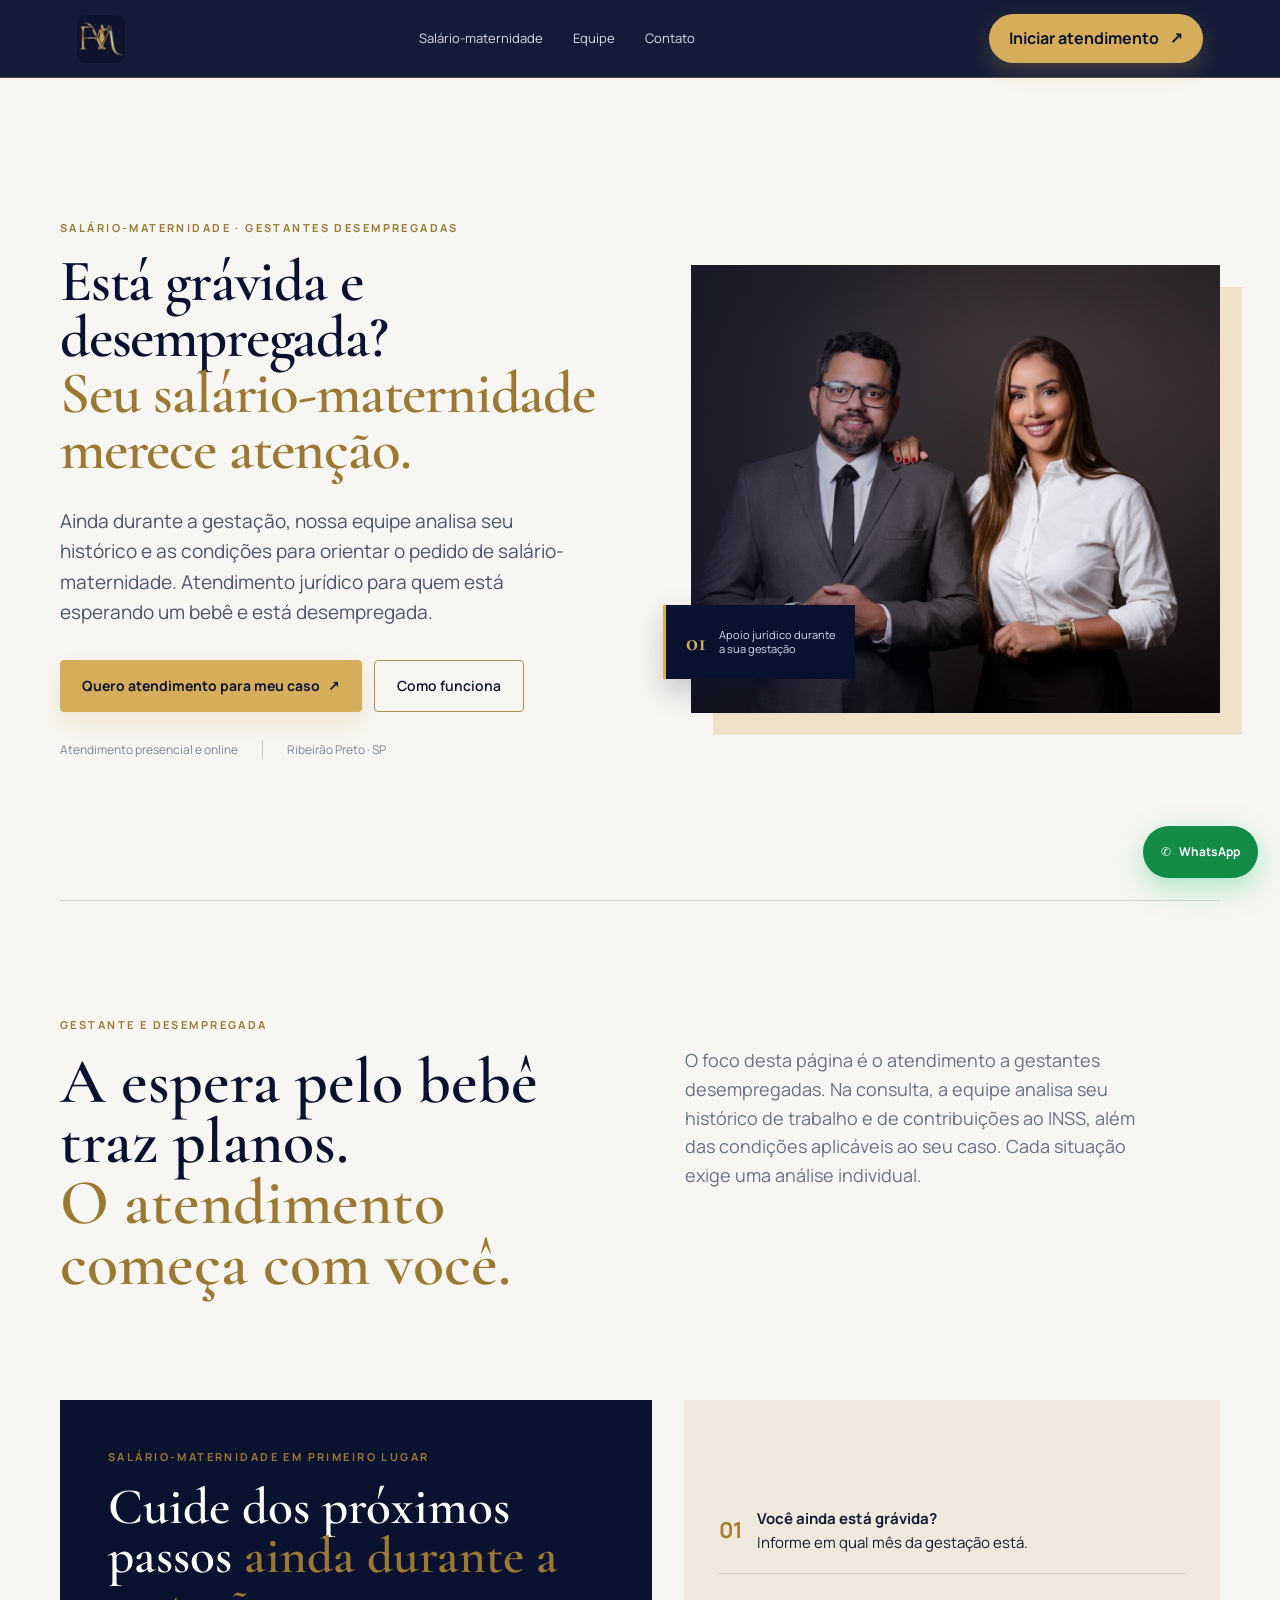
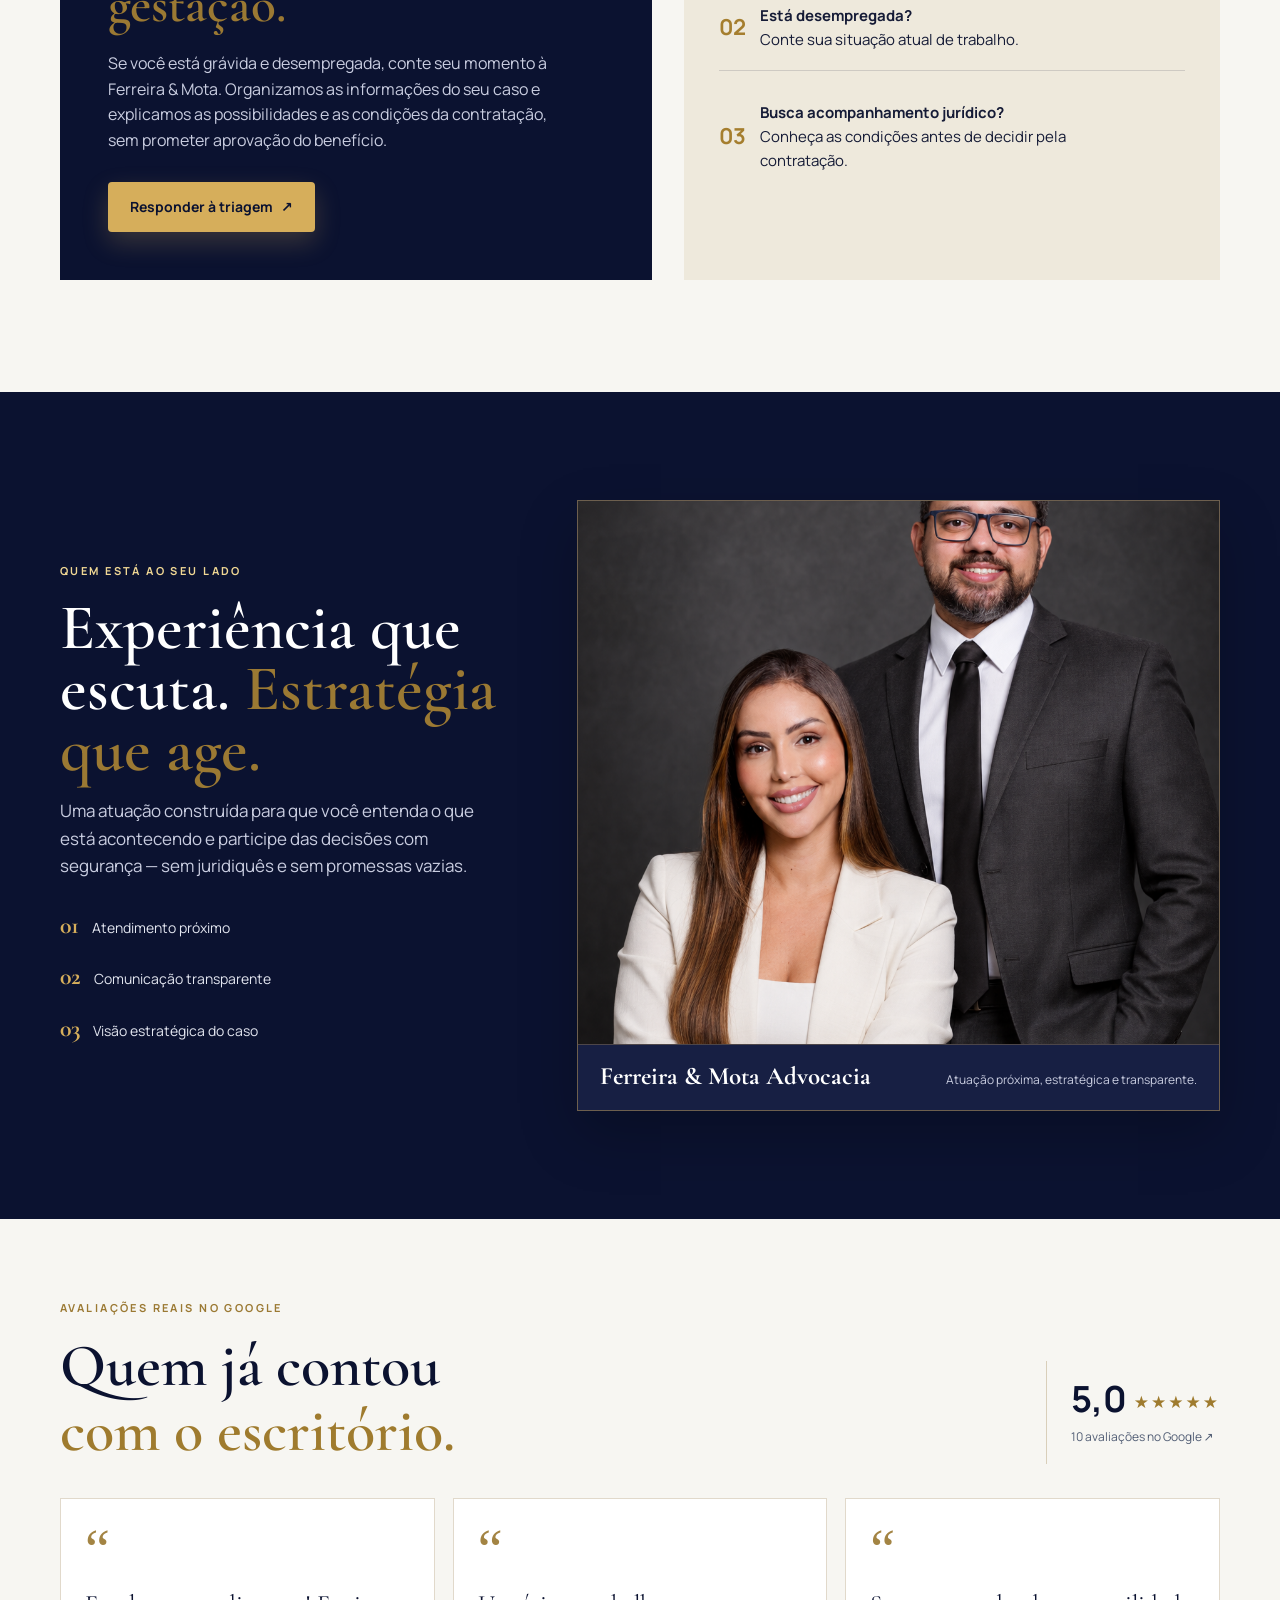
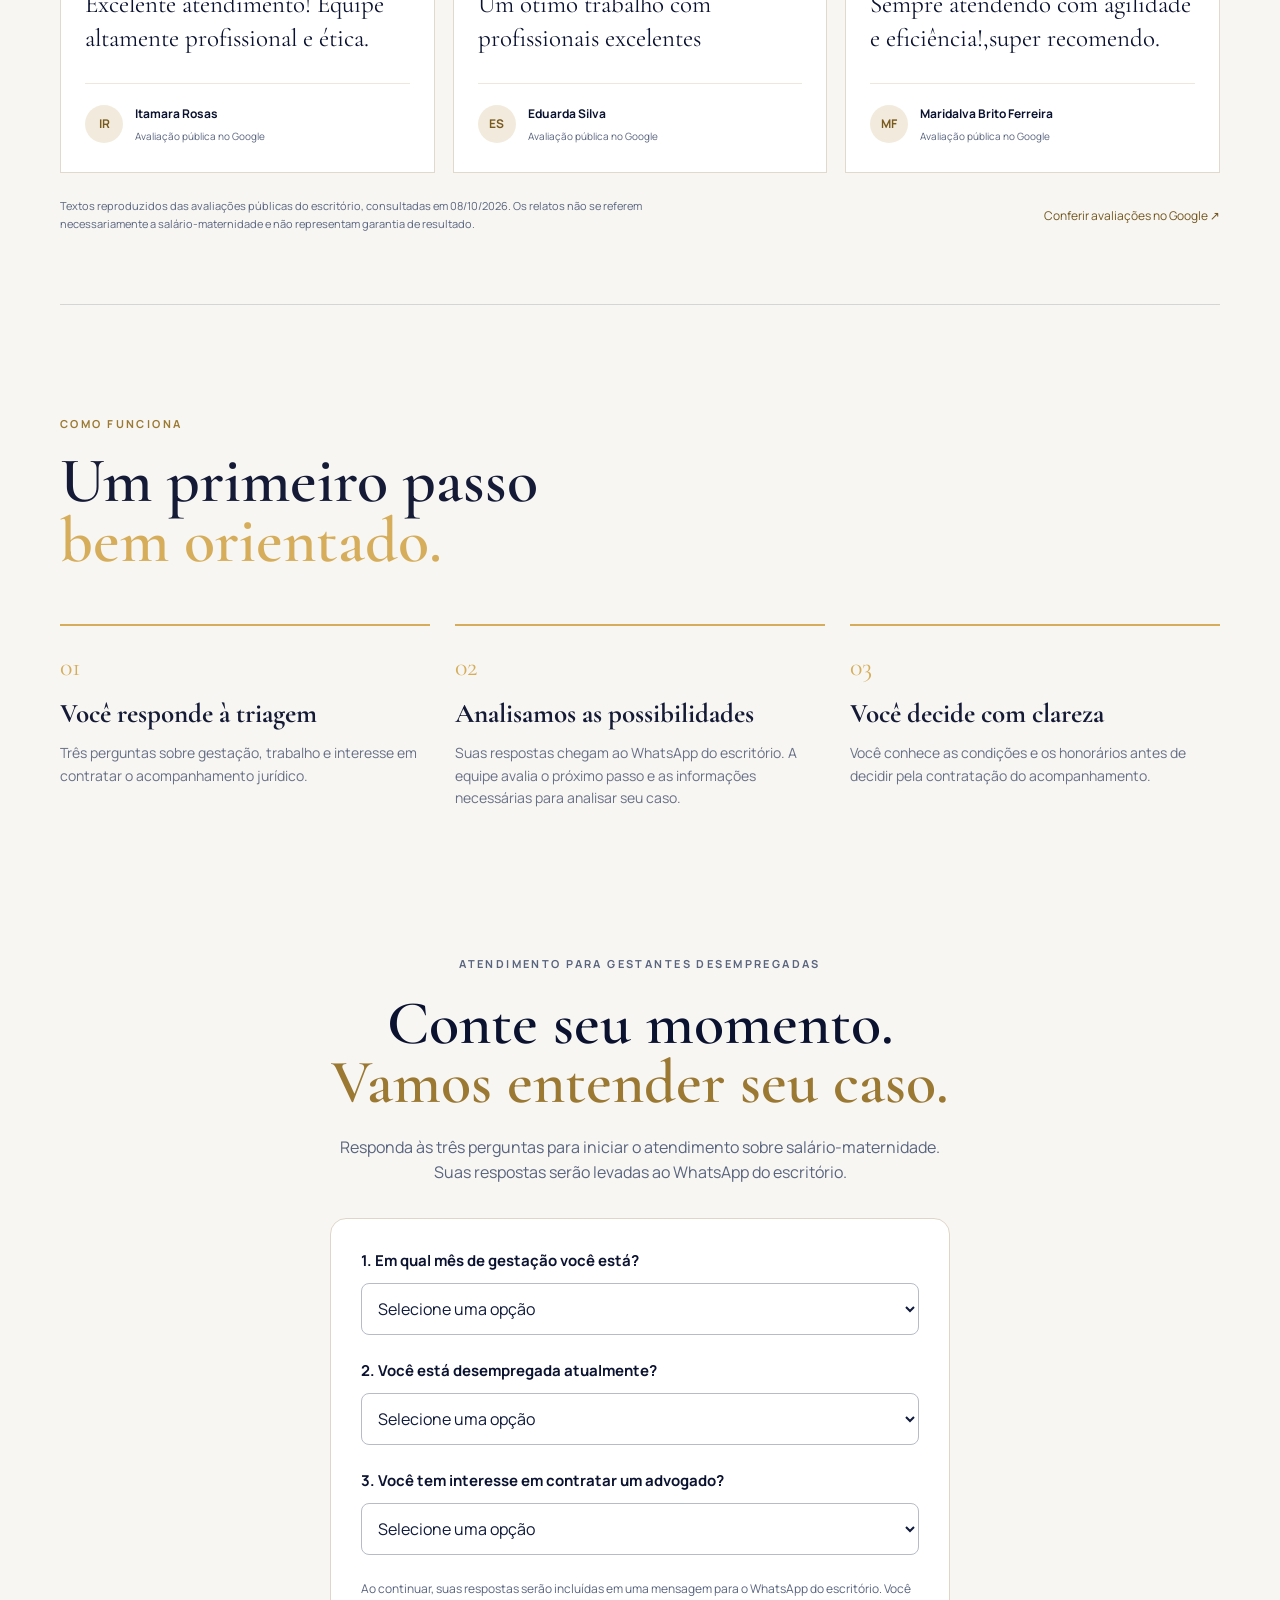
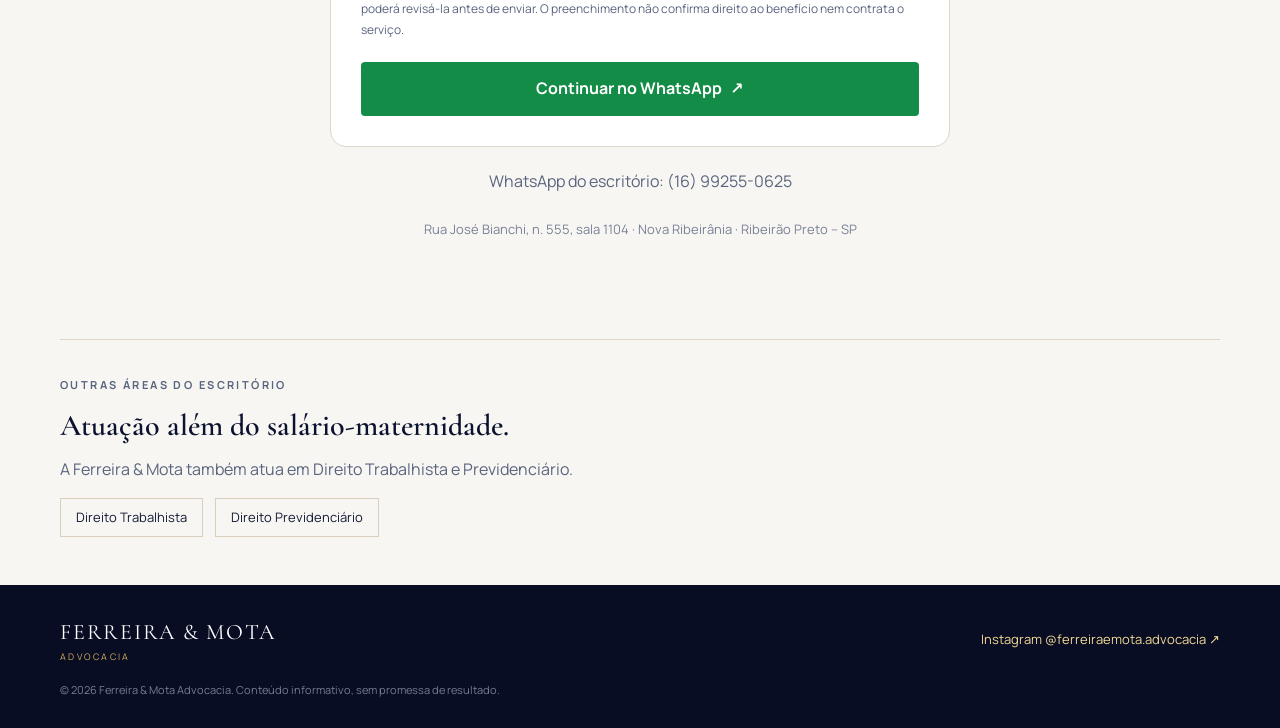
==== commit 3519a01e: "Add verified Google client reviews to maternity homepage" ====
--- a/index.html
+++ b/index.html
@@ -14,6 +14,7 @@
   <link rel="stylesheet" href="./final-overrides.css" />
   <link rel="stylesheet" href="./team-overrides.css" />
   <link rel="stylesheet" href="./maternidade-home.css?v=1" />
+  <link rel="stylesheet" href="./reviews.css?v=1" />
   <script src="./salariomaternidade/triagem.js?v=1" defer></script>
 </head>
 <body>
@@ -60,6 +61,16 @@
       <div class="team-photos"><figure class="team-editorial"><img src="./assets/team-editorial.png" alt="Dra. Laila Mota e Dr. Henrique Ferreira, sócios da Ferreira &amp; Mota Advocacia" /><figcaption><strong>Ferreira &amp; Mota Advocacia</strong><span>Atuação próxima, estratégica e transparente.</span></figcaption></figure></div>
     </section>
 
+    <section id="avaliacoes" class="client-reviews section-shell" aria-labelledby="reviews-title">
+      <div class="reviews-heading"><div><p class="eyebrow">AVALIAÇÕES REAIS NO GOOGLE</p><h2 id="reviews-title">Quem já contou<br><em>com o escritório.</em></h2></div><a class="reviews-score" href="https://share.google/DvA2wCAEJuXHQypu4" target="_blank" rel="noopener noreferrer" aria-label="Nota 5 de 5 em 10 avaliações. Ver perfil no Google"><strong>5,0 <span aria-hidden="true">★★★★★</span></strong><span>10 avaliações no Google ↗</span></a></div>
+      <div class="reviews-grid">
+        <figure><span class="review-quote" aria-hidden="true">“</span><blockquote>Excelente atendimento! Equipe altamente profissional e ética.</blockquote><figcaption><span class="review-initial" aria-hidden="true">IR</span><span><strong>Itamara Rosas</strong><small>Avaliação pública no Google</small></span></figcaption></figure>
+        <figure><span class="review-quote" aria-hidden="true">“</span><blockquote>Um ótimo trabalho com profissionais excelentes</blockquote><figcaption><span class="review-initial" aria-hidden="true">ES</span><span><strong>Eduarda Silva</strong><small>Avaliação pública no Google</small></span></figcaption></figure>
+        <figure><span class="review-quote" aria-hidden="true">“</span><blockquote>Sempre atendendo com agilidade e eficiência!,super recomendo.</blockquote><figcaption><span class="review-initial" aria-hidden="true">MF</span><span><strong>Maridalva Brito Ferreira</strong><small>Avaliação pública no Google</small></span></figcaption></figure>
+      </div>
+      <div class="reviews-source"><p>Textos reproduzidos das avaliações públicas do escritório, consultadas em 08/10/2026. Os relatos não se referem necessariamente a salário-maternidade e não representam garantia de resultado.</p><a href="https://share.google/DvA2wCAEJuXHQypu4" target="_blank" rel="noopener noreferrer">Conferir avaliações no Google ↗</a></div>
+    </section>
+
     <section class="process section-shell"><div class="section-heading"><p class="eyebrow">COMO FUNCIONA</p><h2>Um primeiro passo<br><em>bem orientado.</em></h2></div><div class="process-grid"><div><span>01</span><h3>Você responde à triagem</h3><p>Três perguntas sobre gestação, trabalho e interesse em contratar o acompanhamento jurídico.</p></div><div><span>02</span><h3>Analisamos as possibilidades</h3><p>Suas respostas chegam ao WhatsApp do escritório. A equipe avalia o próximo passo e as informações necessárias para analisar seu caso.</p></div><div><span>03</span><h3>Você decide com clareza</h3><p>Você conhece as condições e os honorários antes de decidir pela contratação do acompanhamento.</p></div></div></section>
 
     <section id="contato" class="contact section-shell"><div class="maternity-contact"><p class="eyebrow">ATENDIMENTO PARA GESTANTES DESEMPREGADAS</p><h2>Conte seu momento.<br><em>Vamos entender seu caso.</em></h2><p>Responda às três perguntas para iniciar o atendimento sobre salário-maternidade. Suas respostas serão levadas ao WhatsApp do escritório.</p>
--- a/reviews.css
+++ b/reviews.css
@@ -0,0 +1,16 @@
+.client-reviews{padding-top:80px;padding-bottom:70px;color:#0b1230}
+.reviews-heading{display:flex;justify-content:space-between;align-items:flex-end;gap:32px;margin-bottom:34px}
+.client-reviews h2{color:#0b1230;font-size:clamp(38px,4.7vw,62px);line-height:1.08;margin:0}
+.client-reviews h2 em{color:#9f7b2e;font-style:normal}
+.reviews-score{display:grid;gap:8px;padding:18px 0 18px 24px;border-left:1px solid #d9cfba;color:#0b1230;text-decoration:none;flex-shrink:0}
+.reviews-score strong{font-size:36px;line-height:1.1}.reviews-score strong span{color:#9f7b2e;font-size:17px;letter-spacing:2px;vertical-align:middle}.reviews-score>span{font-size:12px;color:#515d74}
+.reviews-grid{display:grid;grid-template-columns:repeat(3,minmax(0,1fr));gap:18px}
+.reviews-grid figure{margin:0;padding:28px 24px;background:#fff;border:1px solid #e1d9cb;display:flex;flex-direction:column;min-width:0}
+.review-quote{font-family:Georgia,serif;color:#a38443;font-size:56px;line-height:.8}
+.reviews-grid blockquote{font-family:'Cormorant Garamond',Georgia,serif;font-size:25px;line-height:1.35;margin:16px 0 28px;color:#0b1230;flex:1}
+.reviews-grid figcaption{display:flex;align-items:center;gap:12px;border-top:1px solid #eee7dd;padding-top:20px}
+.review-initial{display:grid;place-items:center;width:38px;height:38px;flex-shrink:0;border-radius:50%;background:#f2ebdd;color:#78591e;font-size:12px;font-weight:700}
+.reviews-grid figcaption strong,.reviews-grid figcaption small{display:block}.reviews-grid figcaption strong{font-size:12px;color:#0b1230}.reviews-grid figcaption small{font-size:10px;color:#59647e;margin-top:4px}
+.reviews-source{display:flex;justify-content:space-between;gap:30px;align-items:center;margin-top:24px}
+.reviews-source p{font-size:11px;line-height:1.7;max-width:650px;color:#59647e;margin:0}.reviews-source a{font-size:12px;color:#73561e;text-underline-offset:5px;flex-shrink:0}
+@media(max-width:800px){.reviews-grid{grid-template-columns:1fr}.reviews-heading,.reviews-source{flex-direction:column;align-items:flex-start}.reviews-score{padding:12px 0 12px 20px}.client-reviews{padding-top:56px;padding-bottom:48px}.reviews-grid figure{padding:26px 22px}.reviews-grid blockquote{font-size:25px}.reviews-source{gap:16px}}
